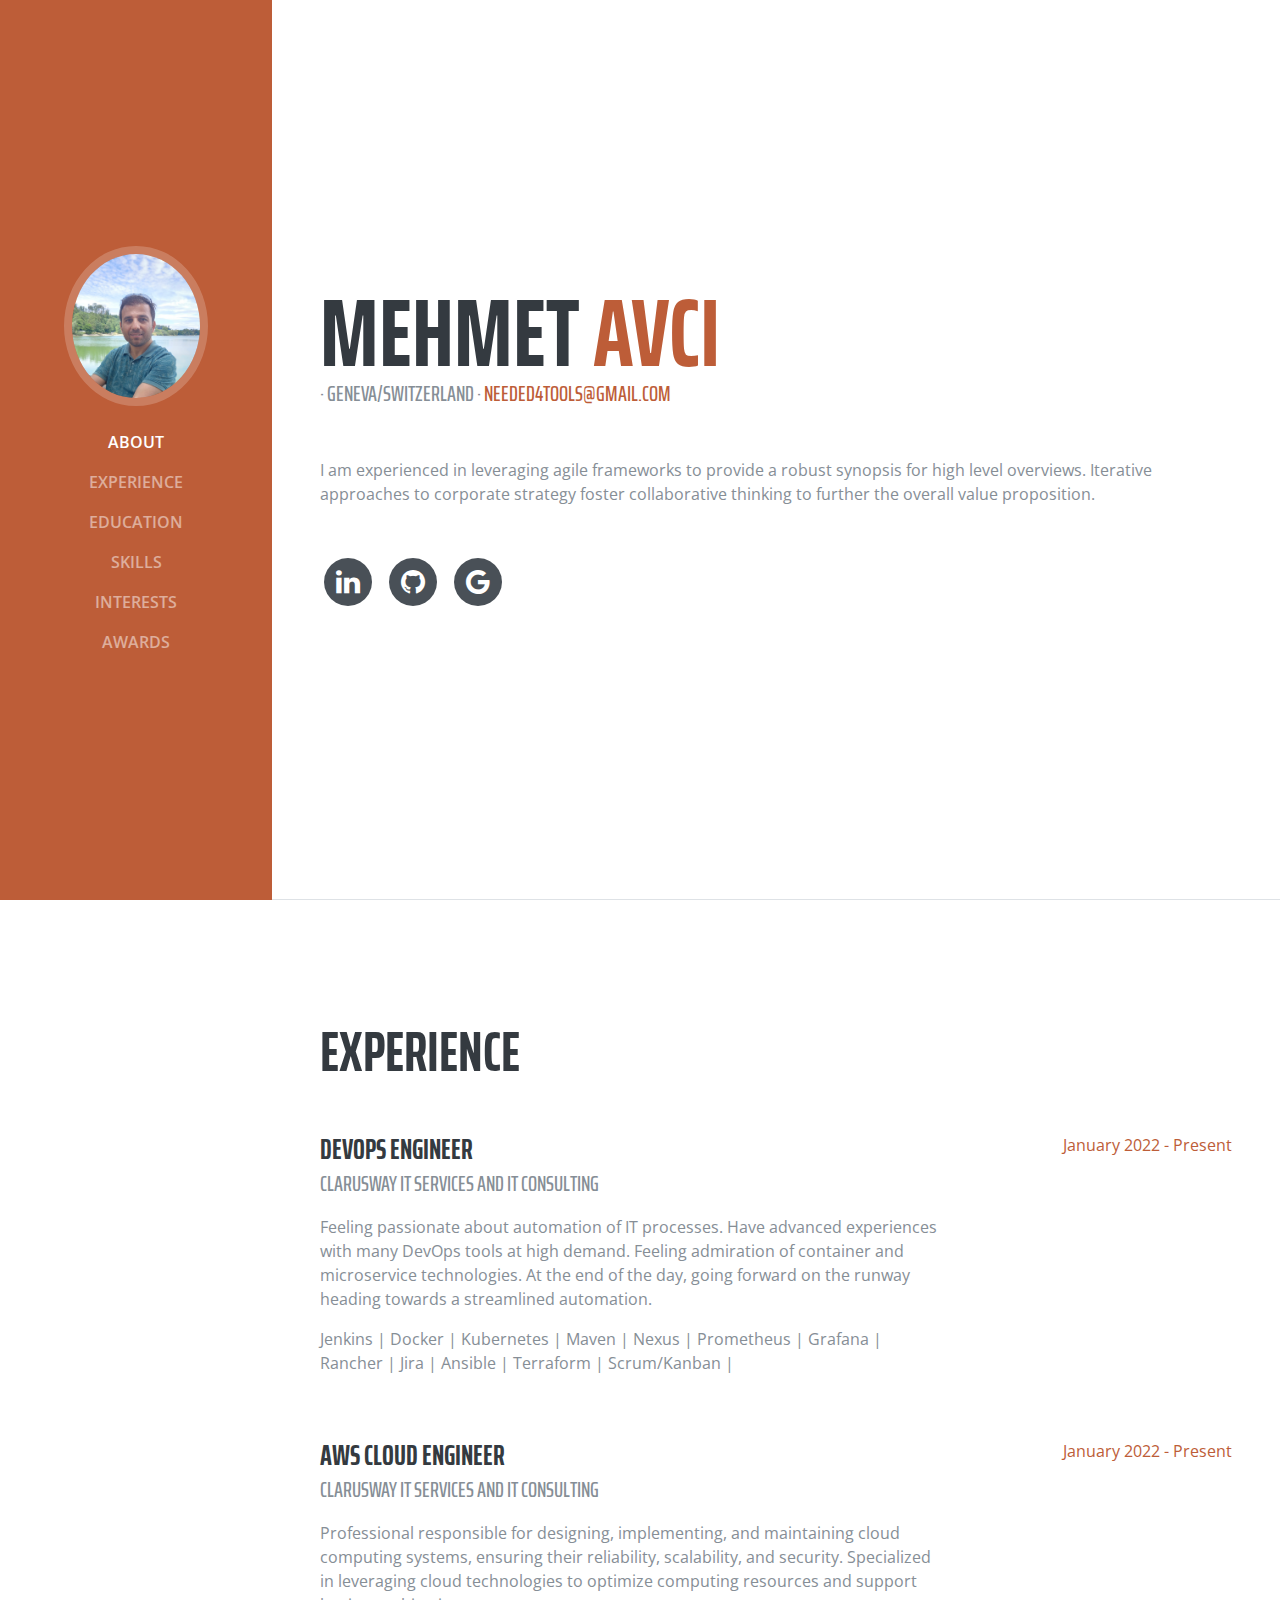
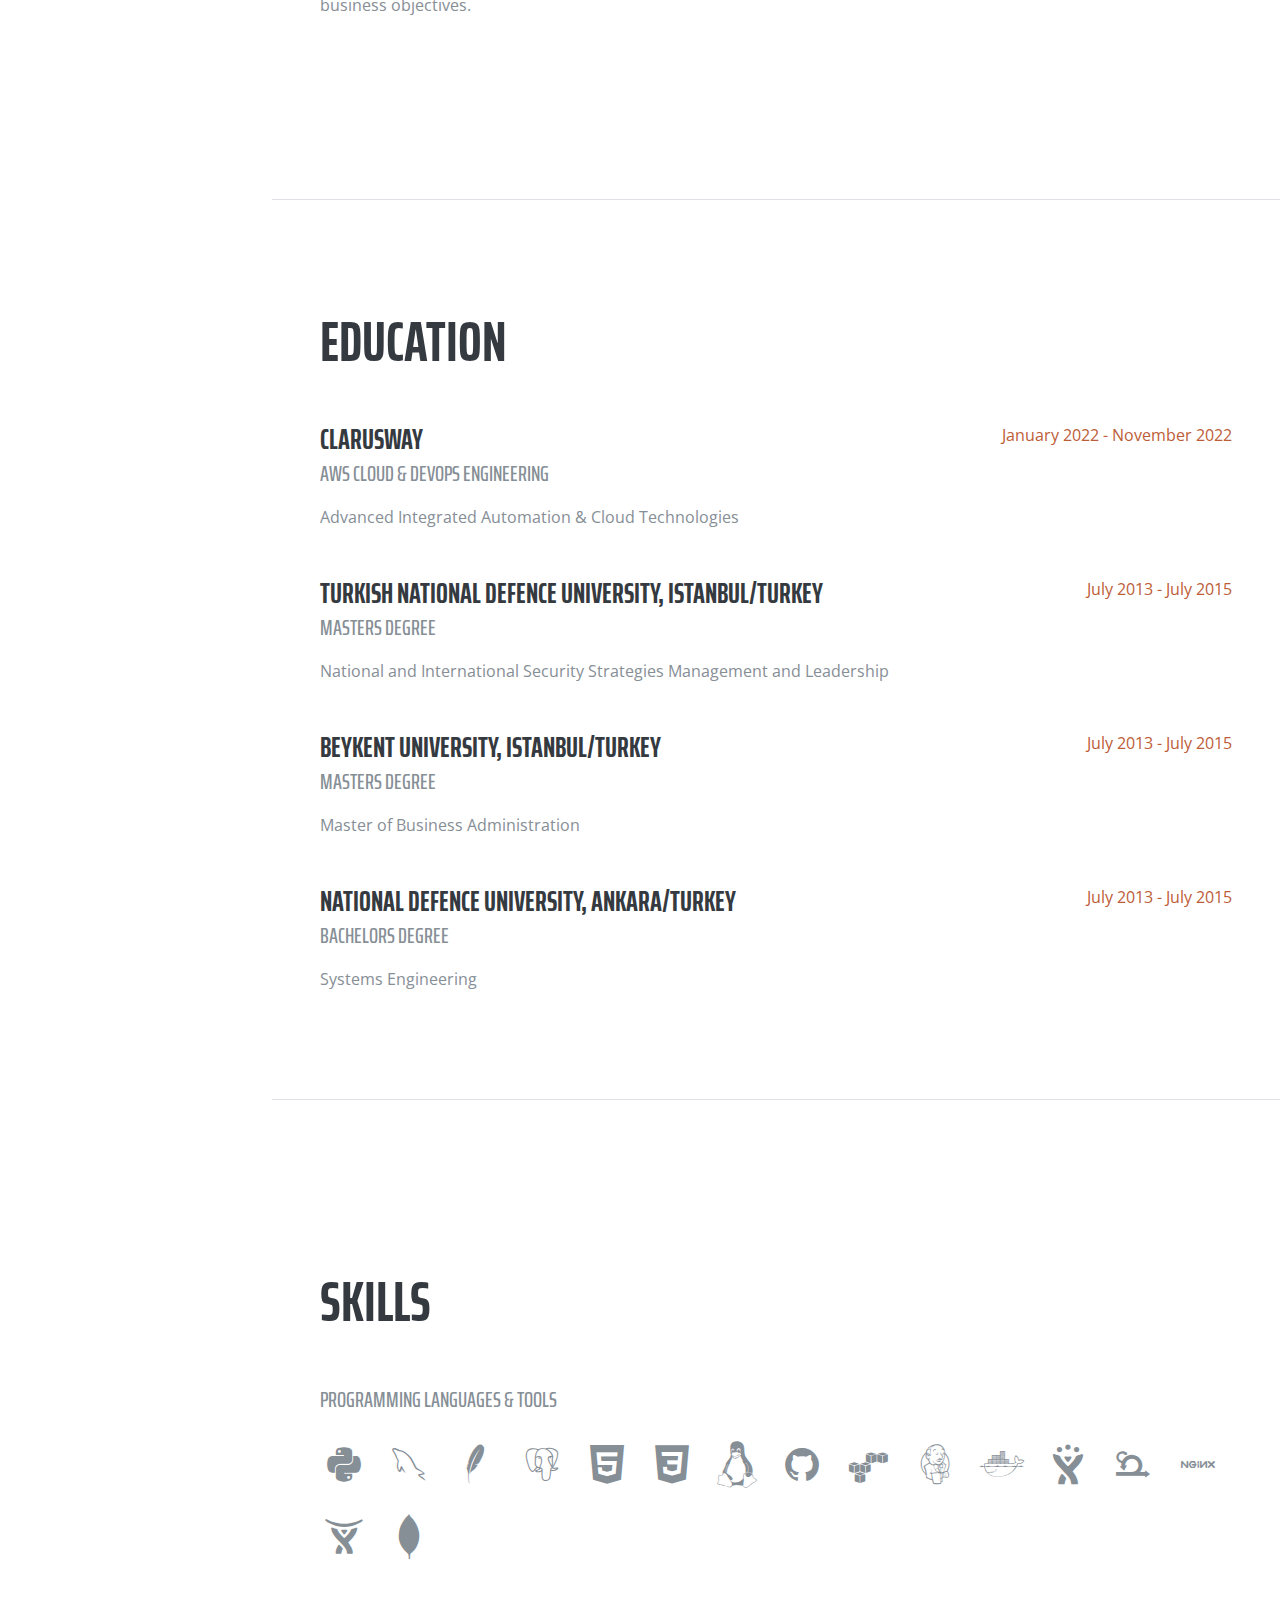
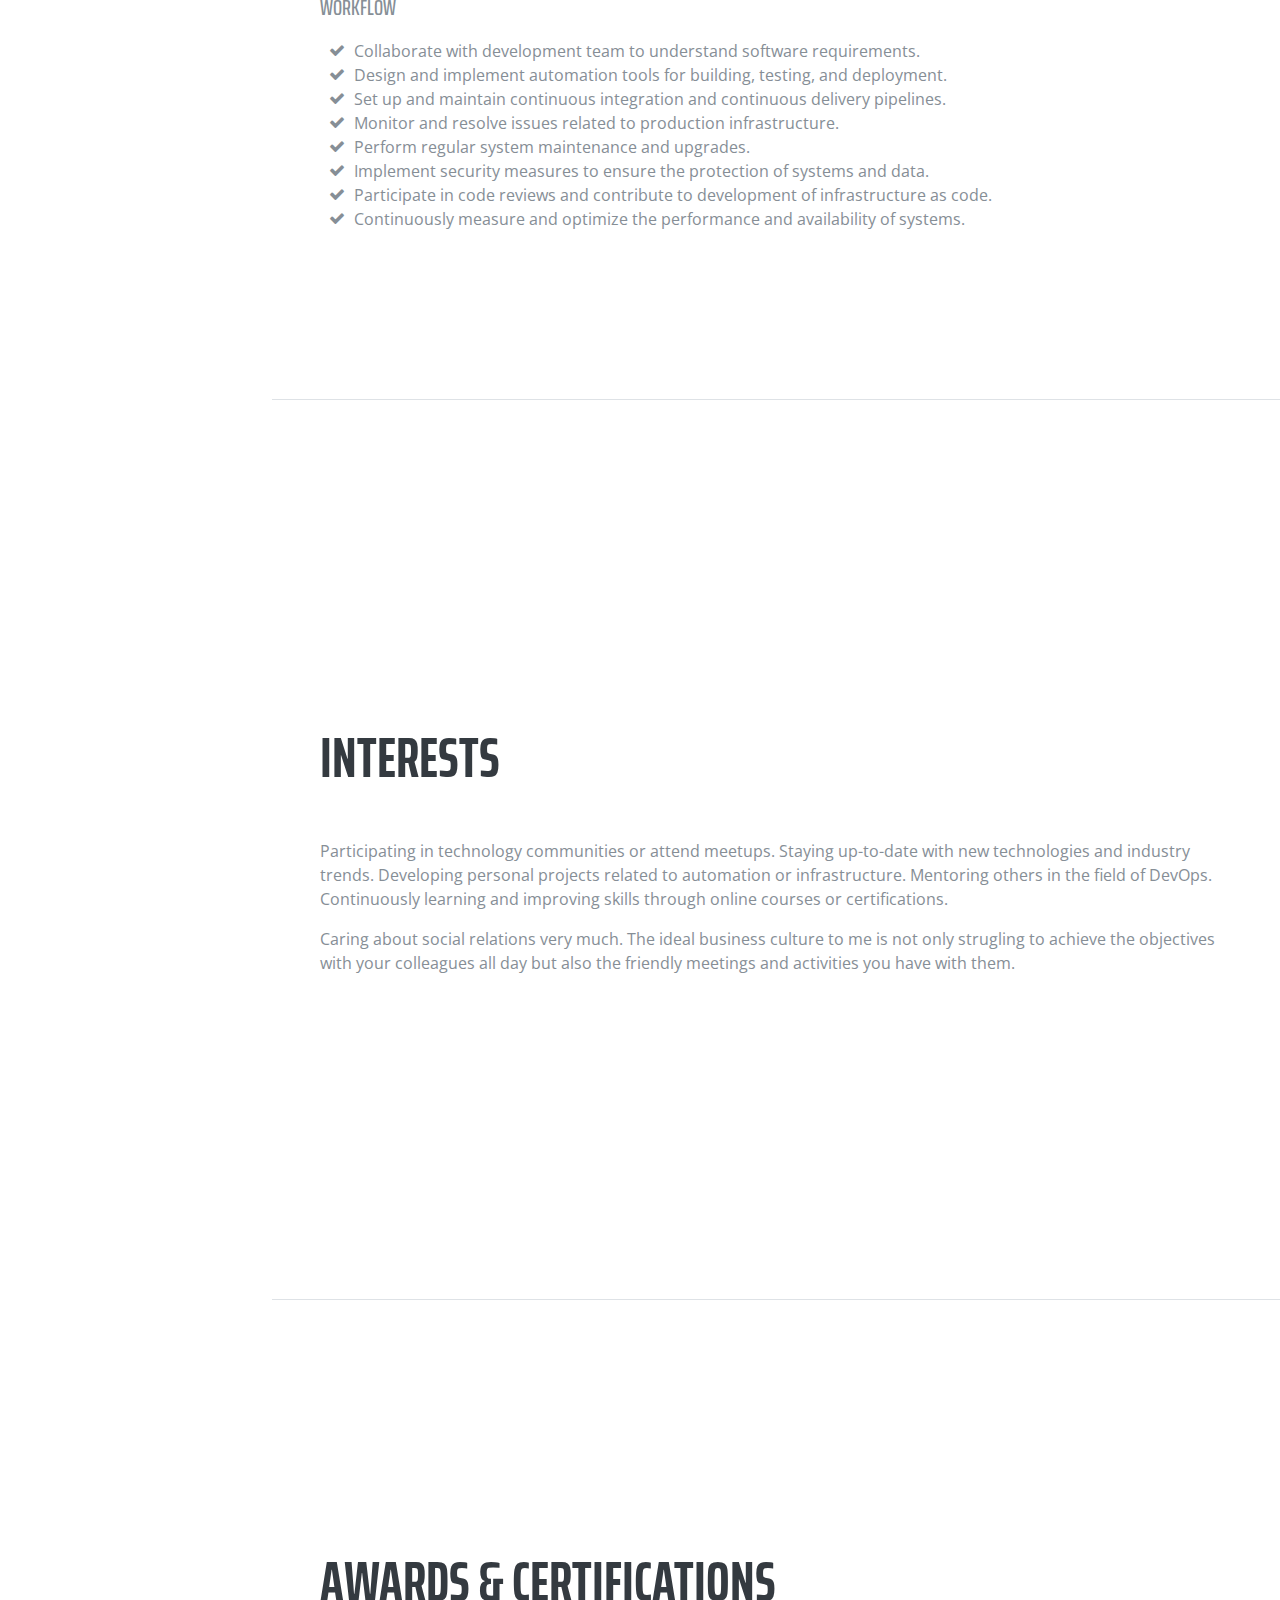
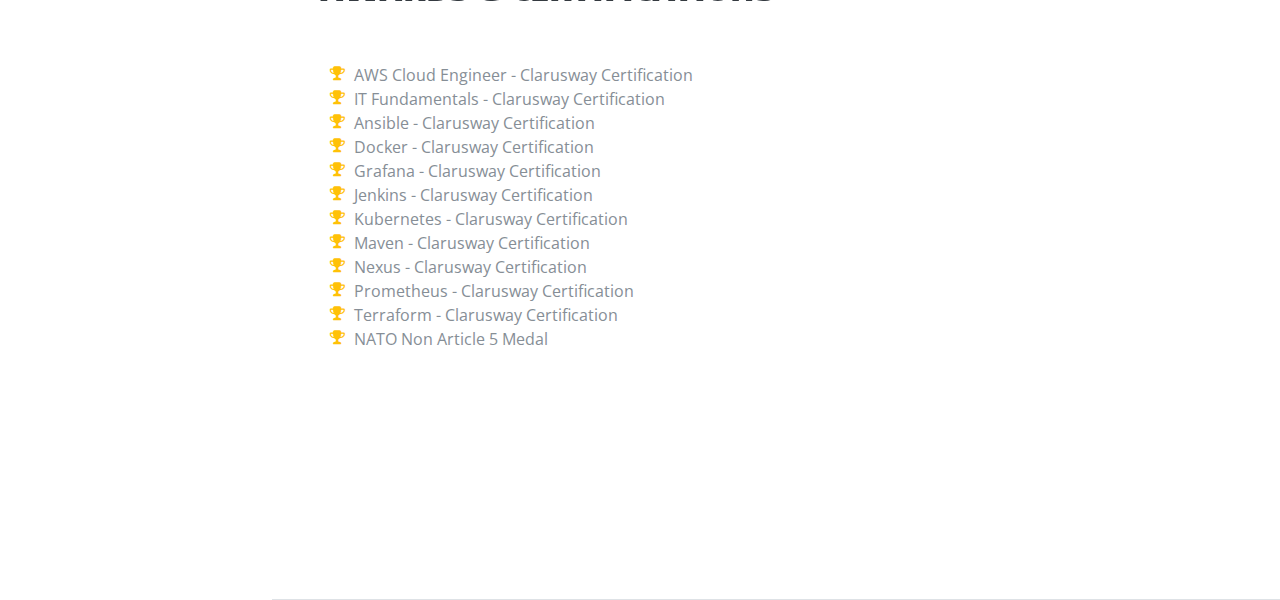
==== index.html @ 6e6d2c6b "first commit" ====
<!DOCTYPE html>
<html lang="en">

  <head>

    <meta charset="utf-8">
    <meta name="viewport" content="width=device-width, initial-scale=1, shrink-to-fit=no">
    <meta name="description" content="">
    <meta name="author" content="">

    <title>Résumé - Mehmet AVCI</title>

    <!-- Bootstrap core CSS -->
    <link href="vendor/bootstrap/css/bootstrap.min.css" rel="stylesheet">

    <!-- Custom fonts for this template -->
    <link href="https://fonts.googleapis.com/css?family=Saira+Extra+Condensed:100,200,300,400,500,600,700,800,900" rel="stylesheet">
    <link href="https://fonts.googleapis.com/css?family=Open+Sans:300,300i,400,400i,600,600i,700,700i,800,800i" rel="stylesheet">
    <link href="vendor/font-awesome/css/font-awesome.min.css" rel="stylesheet">
    <link href="vendor/devicons/css/devicons.min.css" rel="stylesheet">
    <link href="vendor/simple-line-icons/css/simple-line-icons.css" rel="stylesheet">

    <!-- Custom styles for this template -->
    <link href="css/resume.min.css" rel="stylesheet">

  </head>

  <body id="page-top">

    <nav class="navbar navbar-expand-lg navbar-dark bg-primary fixed-top" id="sideNav">
      <a class="navbar-brand js-scroll-trigger" href="#page-top">
        <span class="d-block d-lg-none">About Me</span>
        <span class="d-none d-lg-block">
          <img class="img-fluid img-profile rounded-circle mx-auto mb-2" src="img/profile.jpg" alt="">
        </span>
      </a>
      <button class="navbar-toggler" type="button" data-toggle="collapse" data-target="#navbarSupportedContent" aria-controls="navbarSupportedContent" aria-expanded="false" aria-label="Toggle navigation">
        <span class="navbar-toggler-icon"></span>
      </button>
      <div class="collapse navbar-collapse" id="navbarSupportedContent">
        <ul class="navbar-nav">
          <li class="nav-item">
            <a class="nav-link js-scroll-trigger" href="#about">About</a>
          </li>
          <li class="nav-item">
            <a class="nav-link js-scroll-trigger" href="#experience">Experience</a>
          </li>
          <li class="nav-item">
            <a class="nav-link js-scroll-trigger" href="#education">Education</a>
          </li>
          <li class="nav-item">
            <a class="nav-link js-scroll-trigger" href="#skills">Skills</a>
          </li>
          <li class="nav-item">
            <a class="nav-link js-scroll-trigger" href="#interests">Interests</a>
          </li>
          <li class="nav-item">
            <a class="nav-link js-scroll-trigger" href="#awards">Awards</a>
          </li>
        </ul>
      </div>
    </nav>

    <div class="container-fluid p-0">

      <section class="resume-section p-3 p-lg-5 d-flex d-column" id="about">
        <div class="my-auto">
          <h1 class="mb-0">Mehmet
            <span class="text-primary">AVCI</span>
          </h1>
          <div class="subheading mb-5">· Geneva/Switzerland ·
            <a href="mailto:name@email.com">needed4tools@gmail.com</a>
          </div>
          <p class="mb-5">I am experienced in leveraging agile frameworks to provide a robust synopsis for high level overviews. Iterative approaches to corporate strategy foster collaborative thinking to further the overall value proposition.</p>
          <ul class="list-inline list-social-icons mb-0">
            <!--<li class="list-inline-item">
              <a href="#">
                <span class="fa-stack fa-lg">
                  <i class="fa fa-circle fa-stack-2x"></i>
                  <i class="fa fa-facebook fa-stack-1x fa-inverse"></i>
                </span>
              </a>
            </li>
            <li class="list-inline-item">
              <a href="#">
                <span class="fa-stack fa-lg">
                  <i class="fa fa-circle fa-stack-2x"></i>
                  <i class="fa fa-twitter fa-stack-1x fa-inverse"></i>
                </span>
              </a>
            </li>-->
            <li class="list-inline-item">
              <a href="https://www.linkedin.com/in/avci-mehmet/" target="_blank">
                <span class="fa-stack fa-lg">
                  <i class="fa fa-circle fa-stack-2x"></i>
                  <i class="fa fa-linkedin fa-stack-1x fa-inverse"></i>
                </span>
              </a>
            </li>
            <li class="list-inline-item">
              <a href="https://github.com/avcimehmet" target="_blank">
                <span class="fa-stack fa-lg">
                  <i class="fa fa-circle fa-stack-2x"></i>
                  <i class="fa fa-github fa-stack-1x fa-inverse"></i>
                </span>
              </a>
            </li>
            </li>
            <li class="list-inline-item">
              <a href="https://mehmetavci.ch/" target="_blank">
                <span class="fa-stack fa-lg">
                  <i class="fa fa-circle fa-stack-2x"></i>
                  <i class="fa fa-google fa-stack-1x fa-inverse"></i>
                </span>
              </a>
            </li>
          </ul>
        </div>
      </section>

      <section class="resume-section p-3 p-lg-5 d-flex flex-column" id="experience">
        <div class="my-auto">
          <h2 class="mb-5">Experience</h2>

          <div class="resume-item d-flex flex-column flex-md-row mb-5">
            <div class="resume-content mr-auto">
              <h3 class="mb-0">DevOps Engineer</h3>
              <div class="subheading mb-3">Clarusway IT Services and IT Consulting</div>
              <p>Feeling passionate about automation of IT processes. Have advanced experiences with many DevOps tools at high demand. Feeling admiration of container and microservice technologies. At the end of the day, going forward on the runway heading towards a streamlined automation.</p>
              <p>Jenkins | Docker | Kubernetes | Maven | Nexus | Prometheus | Grafana | Rancher | Jira | Ansible | Terraform | Scrum/Kanban |</p>
            </div>
            <div class="resume-date text-md-right">
              <span class="text-primary">January 2022 - Present</span>
            </div>
          </div>

          <div class="resume-item d-flex flex-column flex-md-row mb-5">
            <div class="resume-content mr-auto">
              <h3 class="mb-0">AWS Cloud Engineer</h3>
              <div class="subheading mb-3">Clarusway IT Services and IT Consulting</div>
              <p>Professional responsible for designing, implementing, and maintaining cloud computing systems, ensuring their reliability, scalability, and security. Specialized in leveraging cloud technologies to optimize computing resources and support business objectives.</p>
            </div>
            <div class="resume-date text-md-right">
              <span class="text-primary">January 2022 - Present</span>
            </div>
          </div>

          <!--
          <div class="resume-item d-flex flex-column flex-md-row mb-5">
            <div class="resume-content mr-auto">
              <h3 class="mb-0">Junior Web Designer</h3>
              <div class="subheading mb-3">Shout! Media Productions</div>
              <p>Podcasting operational change management inside of workflows to establish a framework. Taking seamless key performance indicators offline to maximise the long tail. Keeping your eye on the ball while performing a deep dive on the start-up mentality to derive convergence on cross-platform integration.</p>
            </div>
            <div class="resume-date text-md-right">
              <span class="text-primary">July 2010 - December 2011</span>
            </div>
          </div>

          <div class="resume-item d-flex flex-column flex-md-row">
            <div class="resume-content mr-auto">
              <h3 class="mb-0">Web Design Intern</h3>
              <div class="subheading mb-3">Shout! Media Productions</div>
              <p>Collaboratively administrate empowered markets via plug-and-play networks. Dynamically procrastinate B2C users after installed base benefits. Dramatically visualize customer directed convergence without revolutionary ROI.</p>
            </div>
            <div class="resume-date text-md-right">
              <span class="text-primary">September 2008 - June 2010</span>
            </div>
          </div>
          -->

        </div>

      </section>

      <section class="resume-section p-3 p-lg-5 d-flex flex-column" id="education">
        <div class="my-auto">
          <h2 class="mb-5">Education</h2>

          <div class="resume-item d-flex flex-column flex-md-row mb-5">
            <div class="resume-content mr-auto">
              <h3 class="mb-0">CLARUSWAY</h3>
              <div class="subheading mb-3">AWS Cloud & DevOps Engineering</div>
              <div>Advanced Integrated Automation & Cloud Technologies</div>
              <!--<p>GPA: 3.23</p>-->
            </div>
            <div class="resume-date text-md-right">
              <span class="text-primary">January 2022 - November 2022</span>
            </div>
          </div>

          <div class="resume-item d-flex flex-column flex-md-row mb-5">
            <div class="resume-content mr-auto">
              <h3 class="mb-0">Turkish National Defence University, Istanbul/Turkey</h3>
              <div class="subheading mb-3">Masters degree</div>
              <div>National and International Security Strategies Management and Leadership</div>
              <!--<p>GPA: 3.56</p>-->
            </div>
            <div class="resume-date text-md-right">
              <span class="text-primary">July 2013 - July 2015</span>
            </div>
          </div>

          <div class="resume-item d-flex flex-column flex-md-row mb-5">
            <div class="resume-content mr-auto">
              <h3 class="mb-0">Beykent University, Istanbul/Turkey</h3>
              <div class="subheading mb-3">Masters degree</div>
              <div>Master of Business Administration</div>
              <!--<p>GPA: 3.56</p>-->
            </div>
            <div class="resume-date text-md-right">
              <span class="text-primary">July 2013 - July 2015</span>
            </div>
          </div>
          
          <div class="resume-item d-flex flex-column flex-md-row">
            <div class="resume-content mr-auto">
              <h3 class="mb-0">National Defence University, Ankara/Turkey</h3>
              <div class="subheading mb-3">Bachelors degree</div>
              <div>Systems Engineering</div>
              <!--<p>GPA: 3.56</p>-->
            </div>
            <div class="resume-date text-md-right">
              <span class="text-primary">July 2013 - July 2015</span>
            </div>
          </div>

        </div>
      </section>

      <section class="resume-section p-3 p-lg-5 d-flex flex-column" id="skills">
        <div class="my-auto">
          <h2 class="mb-5">Skills</h2>

          <div class="subheading mb-3">Programming Languages &amp; Tools</div>
          <ul class="list-inline list-icons">
            <li class="list-inline-item">
              <i class="devicons devicons-python"></i>
            </li>
            <li class="list-inline-item">
              <i class="devicons devicons-mysql"></i>
            </li>
            <li class="list-inline-item">
              <i class="devicons devicons-sqllite"></i>
            </li>
            <li class="list-inline-item">
              <i class="devicons devicons-postgresql"></i>
            </li>
            <li class="list-inline-item">
              <i class="devicons devicons-html5"></i>
            </li>
            <li class="list-inline-item">
              <i class="devicons devicons-css3"></i>
            </li>
            <li class="list-inline-item">
              <i class="devicons devicons-linux"></i>
            </li>
            <li class="list-inline-item">
              <i class="devicons devicons-github_badge"></i>
            </li>
            <li class="list-inline-item">
              <i class="devicons devicons-aws"></i>
            </li>
            <li class="list-inline-item">
              <i class="devicons devicons-jenkins"></i>
            </li>
            <li class="list-inline-item">
              <i class="devicons devicons-docker"></i>
            </li>
            <li class="list-inline-item">
              <i class="devicons devicons-jira"></i>
            </li>
            <li class="list-inline-item">
              <i class="devicons devicons-scrum"></i>
            </li>
            <li class="list-inline-item">
              <i class="devicons devicons-nginx"></i>
            </li>
            <li class="list-inline-item">
              <i class="devicons devicons-atlassian"></i>
            </li>
            <li class="list-inline-item">
              <i class="devicons devicons-mongodb"></i>
            </li>
          </ul>

          <div class="subheading mb-3">Workflow</div>
          <ul class="fa-ul mb-0">
            <li>
              <i class="fa-li fa fa-check"></i>
              Collaborate with development team to understand software requirements.</li>
            <li>
              <i class="fa-li fa fa-check"></i>
              Design and implement automation tools for building, testing, and deployment.</li>
            <li>
              <i class="fa-li fa fa-check"></i>
              Set up and maintain continuous integration and continuous delivery pipelines.</li>
            <li>
              <i class="fa-li fa fa-check"></i>
              Monitor and resolve issues related to production infrastructure.</li>
            <li>
              <i class="fa-li fa fa-check"></i>
              Perform regular system maintenance and upgrades.</li>
            <li>
              <i class="fa-li fa fa-check"></i>
              Implement security measures to ensure the protection of systems and data.</li>
            <li>
              <i class="fa-li fa fa-check"></i>
              Participate in code reviews and contribute to development of infrastructure as code.</li>
            <li>
              <i class="fa-li fa fa-check"></i>
              Continuously measure and optimize the performance and availability of systems.</li>
          </ul>
        </div>
      </section>

      <section class="resume-section p-3 p-lg-5 d-flex flex-column" id="interests">
        <div class="my-auto">
          <h2 class="mb-5">Interests</h2>
          <p>Participating in technology communities or attend meetups. Staying up-to-date with new technologies and industry trends. Developing personal projects related to automation or infrastructure. Mentoring others in the field of DevOps. Continuously learning and improving skills through online courses or certifications.</p>
          <p class="mb-0">Caring about social relations very much. The ideal business culture to me is not only strugling to achieve the objectives with your colleagues all day but also the friendly meetings and activities you have with them.</p>
        </div>
      </section>

      <section class="resume-section p-3 p-lg-5 d-flex flex-column" id="awards">
        <div class="my-auto">
          <h2 class="mb-5">Awards &amp; Certifications</h2>
          <ul class="fa-ul mb-0">
            <li>
              <i class="fa-li fa fa-trophy text-warning"></i>
              AWS Cloud Engineer - Clarusway Certification</li>
            <li>
              <i class="fa-li fa fa-trophy text-warning"></i>
              IT Fundamentals - Clarusway Certification</li>
            <li>
              <i class="fa-li fa fa-trophy text-warning"></i>
              Ansible - Clarusway Certification</li>
            <li>
              <i class="fa-li fa fa-trophy text-warning"></i>
              Docker - Clarusway Certification</li>
            <li>
              <i class="fa-li fa fa-trophy text-warning"></i>
              Grafana - Clarusway Certification</li>
            <li>
            <li>
              <i class="fa-li fa fa-trophy text-warning"></i>
              Jenkins - Clarusway Certification</li>
            <li>
              <i class="fa-li fa fa-trophy text-warning"></i>
              Kubernetes - Clarusway Certification</li>
            <li>
              <i class="fa-li fa fa-trophy text-warning"></i>
              Maven - Clarusway Certification</li>
            <li>
              <i class="fa-li fa fa-trophy text-warning"></i>
              Nexus - Clarusway Certification</li>
            <li>
              <i class="fa-li fa fa-trophy text-warning"></i>
              Prometheus - Clarusway Certification</li>
            <li>
              <i class="fa-li fa fa-trophy text-warning"></i>
              Terraform - Clarusway Certification</li>
            <li>
              <i class="fa-li fa fa-trophy text-warning"></i>
              NATO Non Article 5 Medal</li>
          </ul>
        </div>
      </section>

    </div>

    <!-- Bootstrap core JavaScript -->
    <script src="vendor/jquery/jquery.min.js"></script>
    <script src="vendor/bootstrap/js/bootstrap.bundle.min.js"></script>

    <!-- Plugin JavaScript -->
    <script src="vendor/jquery-easing/jquery.easing.min.js"></script>

    <!-- Custom scripts for this template -->
    <script src="js/resume.min.js"></script>

  </body>

</html>
---- vendor/devicons/css/devicons.min.css ----
/*!
 *  Devicons 1.8.0 made by Theodore Vorillas / http://vorillaz.com 
 */
@font-face{font-family:devicons;src:url(../fonts/devicons.eot?xqxft6);src:url(../fonts/devicons.eot?#iefixxqxft6) format("embedded-opentype"),url(../fonts/devicons.woff?xqxft6) format("woff"),url(../fonts/devicons.ttf?xqxft6) format("truetype"),url(../fonts/devicons.svg?xqxft6#devicons) format("svg");font-weight:400;font-style:normal}.devicons{font-family:devicons;speak:none;font-style:normal;font-weight:400;font-variant:normal;text-transform:none;line-height:1;-webkit-font-smoothing:antialiased;-moz-osx-font-smoothing:grayscale}.devicons-git:before{content:"\e602"}.devicons-git_compare:before{content:"\e628"}.devicons-git_branch:before{content:"\e625"}.devicons-git_commit:before{content:"\e629"}.devicons-git_pull_request:before{content:"\e626"}.devicons-git_merge:before{content:"\e627"}.devicons-bitbucket:before{content:"\e603"}.devicons-github_alt:before{content:"\e608"}.devicons-github_badge:before{content:"\e609"}.devicons-github:before{content:"\e60a"}.devicons-github_full:before{content:"\e617"}.devicons-java:before{content:"\e638"}.devicons-ruby:before{content:"\e639"}.devicons-scala:before{content:"\e637"}.devicons-python:before{content:"\e63c"}.devicons-go:before{content:"\e624"}.devicons-ruby_on_rails:before{content:"\e63b"}.devicons-django:before{content:"\e61d"}.devicons-markdown:before{content:"\e63e"}.devicons-php:before{content:"\e63d"}.devicons-mysql:before{content:"\e604"}.devicons-streamline:before{content:"\e605"}.devicons-database:before{content:"\e606"}.devicons-laravel:before{content:"\e63f"}.devicons-javascript:before{content:"\e64e"}.devicons-angular:before{content:"\e653"}.devicons-backbone:before{content:"\e652"}.devicons-coffeescript:before{content:"\e651"}.devicons-jquery:before{content:"\e650"}.devicons-modernizr:before{content:"\e620"}.devicons-jquery_ui:before{content:"\e654"}.devicons-ember:before{content:"\e61b"}.devicons-dojo:before{content:"\e61c"}.devicons-nodejs:before{content:"\e619"}.devicons-nodejs_small:before{content:"\e618"}.devicons-javascript_shield:before{content:"\e64f"}.devicons-bootstrap:before{content:"\e647"}.devicons-sass:before{content:"\e64b"}.devicons-css3_full:before{content:"\e64a"}.devicons-css3:before{content:"\e649"}.devicons-html5:before{content:"\e636"}.devicons-html5_multimedia:before{content:"\e632"}.devicons-html5_device_access:before{content:"\e633"}.devicons-html5_3d_effects:before{content:"\e635"}.devicons-html5_connectivity:before{content:"\e634"}.devicons-ghost_small:before{content:"\e614"}.devicons-ghost:before{content:"\e61f"}.devicons-magento:before{content:"\e640"}.devicons-joomla:before{content:"\e641"}.devicons-jekyll_small:before{content:"\e60d"}.devicons-drupal:before{content:"\e642"}.devicons-wordpress:before{content:"\e60b"}.devicons-grunt:before{content:"\e64c"}.devicons-bower:before{content:"\e64d"}.devicons-npm:before{content:"\e61e"}.devicons-yahoo_small:before{content:"\e62b"}.devicons-yahoo:before{content:"\e615"}.devicons-bing_small:before{content:"\e600"}.devicons-windows:before{content:"\e60f"}.devicons-linux:before{content:"\e612"}.devicons-ubuntu:before{content:"\e63a"}.devicons-android:before{content:"\e60e"}.devicons-apple:before{content:"\e611"}.devicons-appstore:before{content:"\e613"}.devicons-phonegap:before{content:"\e630"}.devicons-blackberry:before{content:"\e623"}.devicons-stackoverflow:before{content:"\e610"}.devicons-techcrunch:before{content:"\e62c"}.devicons-codrops:before{content:"\e62f"}.devicons-css_tricks:before{content:"\e601"}.devicons-smashing_magazine:before{content:"\e62d"}.devicons-netmagazine:before{content:"\e62e"}.devicons-codepen:before{content:"\e616"}.devicons-cssdeck:before{content:"\e62a"}.devicons-hackernews:before{content:"\e61a"}.devicons-dropbox:before{content:"\e607"}.devicons-google_drive:before{content:"\e631"}.devicons-visualstudio:before{content:"\e60c"}.devicons-unity_small:before{content:"\e621"}.devicons-raspberry_pi:before{content:"\e622"}.devicons-chrome:before{content:"\e643"}.devicons-ie:before{content:"\e644"}.devicons-firefox:before{content:"\e645"}.devicons-opera:before{content:"\e646"}.devicons-safari:before{content:"\e648"}.devicons-swift:before{content:"\e655"}.devicons-symfony:before{content:"\e656"}.devicons-symfony_badge:before{content:"\e657"}.devicons-less:before{content:"\e658"}.devicons-stylus:before{content:"\e659"}.devicons-trello:before{content:"\e65a"}.devicons-atlassian:before{content:"\e65b"}.devicons-jira:before{content:"\e65c"}.devicons-envato:before{content:"\e65d"}.devicons-snap_svg:before{content:"\e65e"}.devicons-raphael:before{content:"\e65f"}.devicons-google_analytics:before{content:"\e660"}.devicons-compass:before{content:"\e661"}.devicons-onedrive:before{content:"\e662"}.devicons-gulp:before{content:"\e663"}.devicons-atom:before{content:"\e664"}.devicons-cisco:before{content:"\e665"}.devicons-nancy:before{content:"\e666"}.devicons-clojure:before{content:"\e668"}.devicons-clojure_alt:before{content:"\e66a"}.devicons-perl:before{content:"\e669"}.devicons-celluloid:before{content:"\e66b"}.devicons-w3c:before{content:"\e66c"}.devicons-redis:before{content:"\e66d"}.devicons-postgresql:before{content:"\e66e"}.devicons-webplatform:before{content:"\e66f"}.devicons-jenkins:before{content:"\e667"}.devicons-requirejs:before{content:"\e670"}.devicons-opensource:before{content:"\e671"}.devicons-typo3:before{content:"\e672"}.devicons-uikit:before{content:"\e673"}.devicons-doctrine:before{content:"\e674"}.devicons-groovy:before{content:"\e675"}.devicons-nginx:before{content:"\e676"}.devicons-haskell:before{content:"\e677"}.devicons-zend:before{content:"\e678"}.devicons-gnu:before{content:"\e679"}.devicons-yeoman:before{content:"\e67a"}.devicons-heroku:before{content:"\e67b"}.devicons-debian:before{content:"\e67d"}.devicons-travis:before{content:"\e67e"}.devicons-dotnet:before{content:"\e67f"}.devicons-codeigniter:before{content:"\e680"}.devicons-javascript_badge:before{content:"\e681"}.devicons-yii:before{content:"\e682"}.devicons-msql_server:before{content:"\e67c"}.devicons-composer:before{content:"\e683"}.devicons-krakenjs_badge:before{content:"\e684"}.devicons-krakenjs:before{content:"\e685"}.devicons-mozilla:before{content:"\e686"}.devicons-firebase:before{content:"\e687"}.devicons-sizzlejs:before{content:"\e688"}.devicons-creativecommons:before{content:"\e689"}.devicons-creativecommons_badge:before{content:"\e68a"}.devicons-mitlicence:before{content:"\e68b"}.devicons-senchatouch:before{content:"\e68c"}.devicons-bugsense:before{content:"\e68d"}.devicons-extjs:before{content:"\e68e"}.devicons-mootools_badge:before{content:"\e68f"}.devicons-mootools:before{content:"\e690"}.devicons-ruby_rough:before{content:"\e691"}.devicons-komodo:before{content:"\e692"}.devicons-coda:before{content:"\e693"}.devicons-bintray:before{content:"\e694"}.devicons-terminal:before{content:"\e695"}.devicons-code:before{content:"\e696"}.devicons-responsive:before{content:"\e697"}.devicons-dart:before{content:"\e698"}.devicons-aptana:before{content:"\e699"}.devicons-mailchimp:before{content:"\e69a"}.devicons-netbeans:before{content:"\e69b"}.devicons-dreamweaver:before{content:"\e69c"}.devicons-brackets:before{content:"\e69d"}.devicons-eclipse:before{content:"\e69e"}.devicons-cloud9:before{content:"\e69f"}.devicons-scrum:before{content:"\e6a0"}.devicons-prolog:before{content:"\e6a1"}.devicons-terminal_badge:before{content:"\e6a2"}.devicons-code_badge:before{content:"\e6a3"}.devicons-mongodb:before{content:"\e6a4"}.devicons-meteor:before{content:"\e6a5"}.devicons-meteorfull:before{content:"\e6a6"}.devicons-fsharp:before{content:"\e6a7"}.devicons-rust:before{content:"\e6a8"}.devicons-ionic:before{content:"\e6a9"}.devicons-sublime:before{content:"\e6aa"}.devicons-appcelerator:before{content:"\e6ab"}.devicons-asterisk:before{content:"\e6ac"}.devicons-aws:before{content:"\e6ad"}.devicons-digital-ocean:before{content:"\e6ae"}.devicons-dlang:before{content:"\e6af"}.devicons-docker:before{content:"\e6b0"}.devicons-erlang:before{content:"\e6b1"}.devicons-google-cloud-platform:before{content:"\e6b2"}.devicons-grails:before{content:"\e6b3"}.devicons-illustrator:before{content:"\e6b4"}.devicons-intellij:before{content:"\e6b5"}.devicons-materializecss:before{content:"\e6b6"}.devicons-openshift:before{content:"\e6b7"}.devicons-photoshop:before{content:"\e6b8"}.devicons-rackspace:before{content:"\e6b9"}.devicons-react:before{content:"\e6ba"}.devicons-redhat:before{content:"\e6bb"}.devicons-scriptcs:before{content:"\e6bc"}.devicons-sqllite:before{content:"\e6c4"}.devicons-vim:before{content:"\e6c5"}
---- vendor/simple-line-icons/css/simple-line-icons.css ----
@font-face {
  font-family: 'simple-line-icons';
  src: url('../fonts/Simple-Line-Icons.eot?v=2.4.0');
  src: url('../fonts/Simple-Line-Icons.eot?v=2.4.0#iefix') format('embedded-opentype'), url('../fonts/Simple-Line-Icons.woff2?v=2.4.0') format('woff2'), url('../fonts/Simple-Line-Icons.ttf?v=2.4.0') format('truetype'), url('../fonts/Simple-Line-Icons.woff?v=2.4.0') format('woff'), url('../fonts/Simple-Line-Icons.svg?v=2.4.0#simple-line-icons') format('svg');
  font-weight: normal;
  font-style: normal;
}
/*
 Use the following CSS code if you want to have a class per icon.
 Instead of a list of all class selectors, you can use the generic [class*="icon-"] selector, but it's slower:
*/
.icon-user,
.icon-people,
.icon-user-female,
.icon-user-follow,
.icon-user-following,
.icon-user-unfollow,
.icon-login,
.icon-logout,
.icon-emotsmile,
.icon-phone,
.icon-call-end,
.icon-call-in,
.icon-call-out,
.icon-map,
.icon-location-pin,
.icon-direction,
.icon-directions,
.icon-compass,
.icon-layers,
.icon-menu,
.icon-list,
.icon-options-vertical,
.icon-options,
.icon-arrow-down,
.icon-arrow-left,
.icon-arrow-right,
.icon-arrow-up,
.icon-arrow-up-circle,
.icon-arrow-left-circle,
.icon-arrow-right-circle,
.icon-arrow-down-circle,
.icon-check,
.icon-clock,
.icon-plus,
.icon-minus,
.icon-close,
.icon-event,
.icon-exclamation,
.icon-organization,
.icon-trophy,
.icon-screen-smartphone,
.icon-screen-desktop,
.icon-plane,
.icon-notebook,
.icon-mustache,
.icon-mouse,
.icon-magnet,
.icon-energy,
.icon-disc,
.icon-cursor,
.icon-cursor-move,
.icon-crop,
.icon-chemistry,
.icon-speedometer,
.icon-shield,
.icon-screen-tablet,
.icon-magic-wand,
.icon-hourglass,
.icon-graduation,
.icon-ghost,
.icon-game-controller,
.icon-fire,
.icon-eyeglass,
.icon-envelope-open,
.icon-envelope-letter,
.icon-bell,
.icon-badge,
.icon-anchor,
.icon-wallet,
.icon-vector,
.icon-speech,
.icon-puzzle,
.icon-printer,
.icon-present,
.icon-playlist,
.icon-pin,
.icon-picture,
.icon-handbag,
.icon-globe-alt,
.icon-globe,
.icon-folder-alt,
.icon-folder,
.icon-film,
.icon-feed,
.icon-drop,
.icon-drawer,
.icon-docs,
.icon-doc,
.icon-diamond,
.icon-cup,
.icon-calculator,
.icon-bubbles,
.icon-briefcase,
.icon-book-open,
.icon-basket-loaded,
.icon-basket,
.icon-bag,
.icon-action-undo,
.icon-action-redo,
.icon-wrench,
.icon-umbrella,
.icon-trash,
.icon-tag,
.icon-support,
.icon-frame,
.icon-size-fullscreen,
.icon-size-actual,
.icon-shuffle,
.icon-share-alt,
.icon-share,
.icon-rocket,
.icon-question,
.icon-pie-chart,
.icon-pencil,
.icon-note,
.icon-loop,
.icon-home,
.icon-grid,
.icon-graph,
.icon-microphone,
.icon-music-tone-alt,
.icon-music-tone,
.icon-earphones-alt,
.icon-earphones,
.icon-equalizer,
.icon-like,
.icon-dislike,
.icon-control-start,
.icon-control-rewind,
.icon-control-play,
.icon-control-pause,
.icon-control-forward,
.icon-control-end,
.icon-volume-1,
.icon-volume-2,
.icon-volume-off,
.icon-calendar,
.icon-bulb,
.icon-chart,
.icon-ban,
.icon-bubble,
.icon-camrecorder,
.icon-camera,
.icon-cloud-download,
.icon-cloud-upload,
.icon-envelope,
.icon-eye,
.icon-flag,
.icon-heart,
.icon-info,
.icon-key,
.icon-link,
.icon-lock,
.icon-lock-open,
.icon-magnifier,
.icon-magnifier-add,
.icon-magnifier-remove,
.icon-paper-clip,
.icon-paper-plane,
.icon-power,
.icon-refresh,
.icon-reload,
.icon-settings,
.icon-star,
.icon-symbol-female,
.icon-symbol-male,
.icon-target,
.icon-credit-card,
.icon-paypal,
.icon-social-tumblr,
.icon-social-twitter,
.icon-social-facebook,
.icon-social-instagram,
.icon-social-linkedin,
.icon-social-pinterest,
.icon-social-github,
.icon-social-google,
.icon-social-reddit,
.icon-social-skype,
.icon-social-dribbble,
.icon-social-behance,
.icon-social-foursqare,
.icon-social-soundcloud,
.icon-social-spotify,
.icon-social-stumbleupon,
.icon-social-youtube,
.icon-social-dropbox,
.icon-social-vkontakte,
.icon-social-steam {
  font-family: 'simple-line-icons';
  speak: none;
  font-style: normal;
  font-weight: normal;
  font-variant: normal;
  text-transform: none;
  line-height: 1;
  /* Better Font Rendering =========== */
  -webkit-font-smoothing: antialiased;
  -moz-osx-font-smoothing: grayscale;
}
.icon-user:before {
  content: "\e005";
}
.icon-people:before {
  content: "\e001";
}
.icon-user-female:before {
  content: "\e000";
}
.icon-user-follow:before {
  content: "\e002";
}
.icon-user-following:before {
  content: "\e003";
}
.icon-user-unfollow:before {
  content: "\e004";
}
.icon-login:before {
  content: "\e066";
}
.icon-logout:before {
  content: "\e065";
}
.icon-emotsmile:before {
  content: "\e021";
}
.icon-phone:before {
  content: "\e600";
}
.icon-call-end:before {
  content: "\e048";
}
.icon-call-in:before {
  content: "\e047";
}
.icon-call-out:before {
  content: "\e046";
}
.icon-map:before {
  content: "\e033";
}
.icon-location-pin:before {
  content: "\e096";
}
.icon-direction:before {
  content: "\e042";
}
.icon-directions:before {
  content: "\e041";
}
.icon-compass:before {
  content: "\e045";
}
.icon-layers:before {
  content: "\e034";
}
.icon-menu:before {
  content: "\e601";
}
.icon-list:before {
  content: "\e067";
}
.icon-options-vertical:before {
  content: "\e602";
}
.icon-options:before {
  content: "\e603";
}
.icon-arrow-down:before {
  content: "\e604";
}
.icon-arrow-left:before {
  content: "\e605";
}
.icon-arrow-right:before {
  content: "\e606";
}
.icon-arrow-up:before {
  content: "\e607";
}
.icon-arrow-up-circle:before {
  content: "\e078";
}
.icon-arrow-left-circle:before {
  content: "\e07a";
}
.icon-arrow-right-circle:before {
  content: "\e079";
}
.icon-arrow-down-circle:before {
  content: "\e07b";
}
.icon-check:before {
  content: "\e080";
}
.icon-clock:before {
  content: "\e081";
}
.icon-plus:before {
  content: "\e095";
}
.icon-minus:before {
  content: "\e615";
}
.icon-close:before {
  content: "\e082";
}
.icon-event:before {
  content: "\e619";
}
.icon-exclamation:before {
  content: "\e617";
}
.icon-organization:before {
  content: "\e616";
}
.icon-trophy:before {
  content: "\e006";
}
.icon-screen-smartphone:before {
  content: "\e010";
}
.icon-screen-desktop:before {
  content: "\e011";
}
.icon-plane:before {
  content: "\e012";
}
.icon-notebook:before {
  content: "\e013";
}
.icon-mustache:before {
  content: "\e014";
}
.icon-mouse:before {
  content: "\e015";
}
.icon-magnet:before {
  content: "\e016";
}
.icon-energy:before {
  content: "\e020";
}
.icon-disc:before {
  content: "\e022";
}
.icon-cursor:before {
  content: "\e06e";
}
.icon-cursor-move:before {
  content: "\e023";
}
.icon-crop:before {
  content: "\e024";
}
.icon-chemistry:before {
  content: "\e026";
}
.icon-speedometer:before {
  content: "\e007";
}
.icon-shield:before {
  content: "\e00e";
}
.icon-screen-tablet:before {
  content: "\e00f";
}
.icon-magic-wand:before {
  content: "\e017";
}
.icon-hourglass:before {
  content: "\e018";
}
.icon-graduation:before {
  content: "\e019";
}
.icon-ghost:before {
  content: "\e01a";
}
.icon-game-controller:before {
  content: "\e01b";
}
.icon-fire:before {
  content: "\e01c";
}
.icon-eyeglass:before {
  content: "\e01d";
}
.icon-envelope-open:before {
  content: "\e01e";
}
.icon-envelope-letter:before {
  content: "\e01f";
}
.icon-bell:before {
  content: "\e027";
}
.icon-badge:before {
  content: "\e028";
}
.icon-anchor:before {
  content: "\e029";
}
.icon-wallet:before {
  content: "\e02a";
}
.icon-vector:before {
  content: "\e02b";
}
.icon-speech:before {
  content: "\e02c";
}
.icon-puzzle:before {
  content: "\e02d";
}
.icon-printer:before {
  content: "\e02e";
}
.icon-present:before {
  content: "\e02f";
}
.icon-playlist:before {
  content: "\e030";
}
.icon-pin:before {
  content: "\e031";
}
.icon-picture:before {
  content: "\e032";
}
.icon-handbag:before {
  content: "\e035";
}
.icon-globe-alt:before {
  content: "\e036";
}
.icon-globe:before {
  content: "\e037";
}
.icon-folder-alt:before {
  content: "\e039";
}
.icon-folder:before {
  content: "\e089";
}
.icon-film:before {
  content: "\e03a";
}
.icon-feed:before {
  content: "\e03b";
}
.icon-drop:before {
  content: "\e03e";
}
.icon-drawer:before {
  content: "\e03f";
}
.icon-docs:before {
  content: "\e040";
}
.icon-doc:before {
  content: "\e085";
}
.icon-diamond:before {
  content: "\e043";
}
.icon-cup:before {
  content: "\e044";
}
.icon-calculator:before {
  content: "\e049";
}
.icon-bubbles:before {
  content: "\e04a";
}
.icon-briefcase:before {
  content: "\e04b";
}
.icon-book-open:before {
  content: "\e04c";
}
.icon-basket-loaded:before {
  content: "\e04d";
}
.icon-basket:before {
  content: "\e04e";
}
.icon-bag:before {
  content: "\e04f";
}
.icon-action-undo:before {
  content: "\e050";
}
.icon-action-redo:before {
  content: "\e051";
}
.icon-wrench:before {
  content: "\e052";
}
.icon-umbrella:before {
  content: "\e053";
}
.icon-trash:before {
  content: "\e054";
}
.icon-tag:before {
  content: "\e055";
}
.icon-support:before {
  content: "\e056";
}
.icon-frame:before {
  content: "\e038";
}
.icon-size-fullscreen:before {
  content: "\e057";
}
.icon-size-actual:before {
  content: "\e058";
}
.icon-shuffle:before {
  content: "\e059";
}
.icon-share-alt:before {
  content: "\e05a";
}
.icon-share:before {
  content: "\e05b";
}
.icon-rocket:before {
  content: "\e05c";
}
.icon-question:before {
  content: "\e05d";
}
.icon-pie-chart:before {
  content: "\e05e";
}
.icon-pencil:before {
  content: "\e05f";
}
.icon-note:before {
  content: "\e060";
}
.icon-loop:before {
  content: "\e064";
}
.icon-home:before {
  content: "\e069";
}
.icon-grid:before {
  content: "\e06a";
}
.icon-graph:before {
  content: "\e06b";
}
.icon-microphone:before {
  content: "\e063";
}
.icon-music-tone-alt:before {
  content: "\e061";
}
.icon-music-tone:before {
  content: "\e062";
}
.icon-earphones-alt:before {
  content: "\e03c";
}
.icon-earphones:before {
  content: "\e03d";
}
.icon-equalizer:before {
  content: "\e06c";
}
.icon-like:before {
  content: "\e068";
}
.icon-dislike:before {
  content: "\e06d";
}
.icon-control-start:before {
  content: "\e06f";
}
.icon-control-rewind:before {
  content: "\e070";
}
.icon-control-play:before {
  content: "\e071";
}
.icon-control-pause:before {
  content: "\e072";
}
.icon-control-forward:before {
  content: "\e073";
}
.icon-control-end:before {
  content: "\e074";
}
.icon-volume-1:before {
  content: "\e09f";
}
.icon-volume-2:before {
  content: "\e0a0";
}
.icon-volume-off:before {
  content: "\e0a1";
}
.icon-calendar:before {
  content: "\e075";
}
.icon-bulb:before {
  content: "\e076";
}
.icon-chart:before {
  content: "\e077";
}
.icon-ban:before {
  content: "\e07c";
}
.icon-bubble:before {
  content: "\e07d";
}
.icon-camrecorder:before {
  content: "\e07e";
}
.icon-camera:before {
  content: "\e07f";
}
.icon-cloud-download:before {
  content: "\e083";
}
.icon-cloud-upload:before {
  content: "\e084";
}
.icon-envelope:before {
  content: "\e086";
}
.icon-eye:before {
  content: "\e087";
}
.icon-flag:before {
  content: "\e088";
}
.icon-heart:before {
  content: "\e08a";
}
.icon-info:before {
  content: "\e08b";
}
.icon-key:before {
  content: "\e08c";
}
.icon-link:before {
  content: "\e08d";
}
.icon-lock:before {
  content: "\e08e";
}
.icon-lock-open:before {
  content: "\e08f";
}
.icon-magnifier:before {
  content: "\e090";
}
.icon-magnifier-add:before {
  content: "\e091";
}
.icon-magnifier-remove:before {
  content: "\e092";
}
.icon-paper-clip:before {
  content: "\e093";
}
.icon-paper-plane:before {
  content: "\e094";
}
.icon-power:before {
  content: "\e097";
}
.icon-refresh:before {
  content: "\e098";
}
.icon-reload:before {
  content: "\e099";
}
.icon-settings:before {
  content: "\e09a";
}
.icon-star:before {
  content: "\e09b";
}
.icon-symbol-female:before {
  content: "\e09c";
}
.icon-symbol-male:before {
  content: "\e09d";
}
.icon-target:before {
  content: "\e09e";
}
.icon-credit-card:before {
  content: "\e025";
}
.icon-paypal:before {
  content: "\e608";
}
.icon-social-tumblr:before {
  content: "\e00a";
}
.icon-social-twitter:before {
  content: "\e009";
}
.icon-social-facebook:before {
  content: "\e00b";
}
.icon-social-instagram:before {
  content: "\e609";
}
.icon-social-linkedin:before {
  content: "\e60a";
}
.icon-social-pinterest:before {
  content: "\e60b";
}
.icon-social-github:before {
  content: "\e60c";
}
.icon-social-google:before {
  content: "\e60d";
}
.icon-social-reddit:before {
  content: "\e60e";
}
.icon-social-skype:before {
  content: "\e60f";
}
.icon-social-dribbble:before {
  content: "\e00d";
}
.icon-social-behance:before {
  content: "\e610";
}
.icon-social-foursqare:before {
  content: "\e611";
}
.icon-social-soundcloud:before {
  content: "\e612";
}
.icon-social-spotify:before {
  content: "\e613";
}
.icon-social-stumbleupon:before {
  content: "\e614";
}
.icon-social-youtube:before {
  content: "\e008";
}
.icon-social-dropbox:before {
  content: "\e00c";
}
.icon-social-vkontakte:before {
  content: "\e618";
}
.icon-social-steam:before {
  content: "\e620";
}
---- css/resume.min.css ----
/*!
 * Start Bootstrap - Resume v4.0.0-beta.2 (https://startbootstrap.com/template-overviews/resume)
 * Copyright 2013-2017 Start Bootstrap
 * Licensed under MIT (https://github.com/BlackrockDigital/startbootstrap-resume/blob/master/LICENSE)
 */body{font-family:'Open Sans',serif;padding-top:54px;color:#868e96}@media (min-width:992px){body{padding-top:0;padding-left:17rem}}h1,h2,h3,h4,h5,h6{font-family:'Saira Extra Condensed',serif;font-weight:700;text-transform:uppercase;color:#343a40}h1{font-size:6rem;line-height:5.5rem}h2{font-size:3.5rem}.subheading{text-transform:uppercase;font-weight:500;font-family:'Saira Extra Condensed',serif;font-size:1.35rem}.list-social-icons a{color:#495057}.list-social-icons a:hover{color:#bd5d38}.list-social-icons a .fa-lg{font-size:1.75rem}.list-icons{font-size:3rem}.list-icons .list-inline-item i:hover{color:#bd5d38}#sideNav .navbar-nav .nav-item .nav-link{font-weight:600;text-transform:uppercase}@media (min-width:992px){#sideNav{text-align:center;position:fixed;top:0;left:0;display:flex;flex-direction:column;width:17rem;height:100vh}#sideNav .navbar-brand{display:flex;margin:auto auto 0;padding:.5rem}#sideNav .navbar-brand .img-profile{max-width:10rem;max-height:10rem;border:.5rem solid rgba(255,255,255,.2)}#sideNav .navbar-collapse{display:flex;align-items:flex-start;flex-grow:0;width:100%;margin-bottom:auto}#sideNav .navbar-collapse .navbar-nav{flex-direction:column;width:100%}#sideNav .navbar-collapse .navbar-nav .nav-item{display:block}#sideNav .navbar-collapse .navbar-nav .nav-item .nav-link{display:block}}section.resume-section{border-bottom:1px solid #dee2e6;padding-top:5rem!important;padding-bottom:5rem!important}section.resume-section .resume-item .resume-date{min-width:none}@media (min-width:768px){section.resume-section{min-height:100vh}section.resume-section .resume-item .resume-date{min-width:18rem}}@media (min-width:992px){section.resume-section{padding-top:3rem!important;padding-bottom:3rem!important}}.bg-primary{background-color:#bd5d38!important}.text-primary{color:#bd5d38!important}a{color:#bd5d38}a:active,a:focus,a:hover{color:#824027}
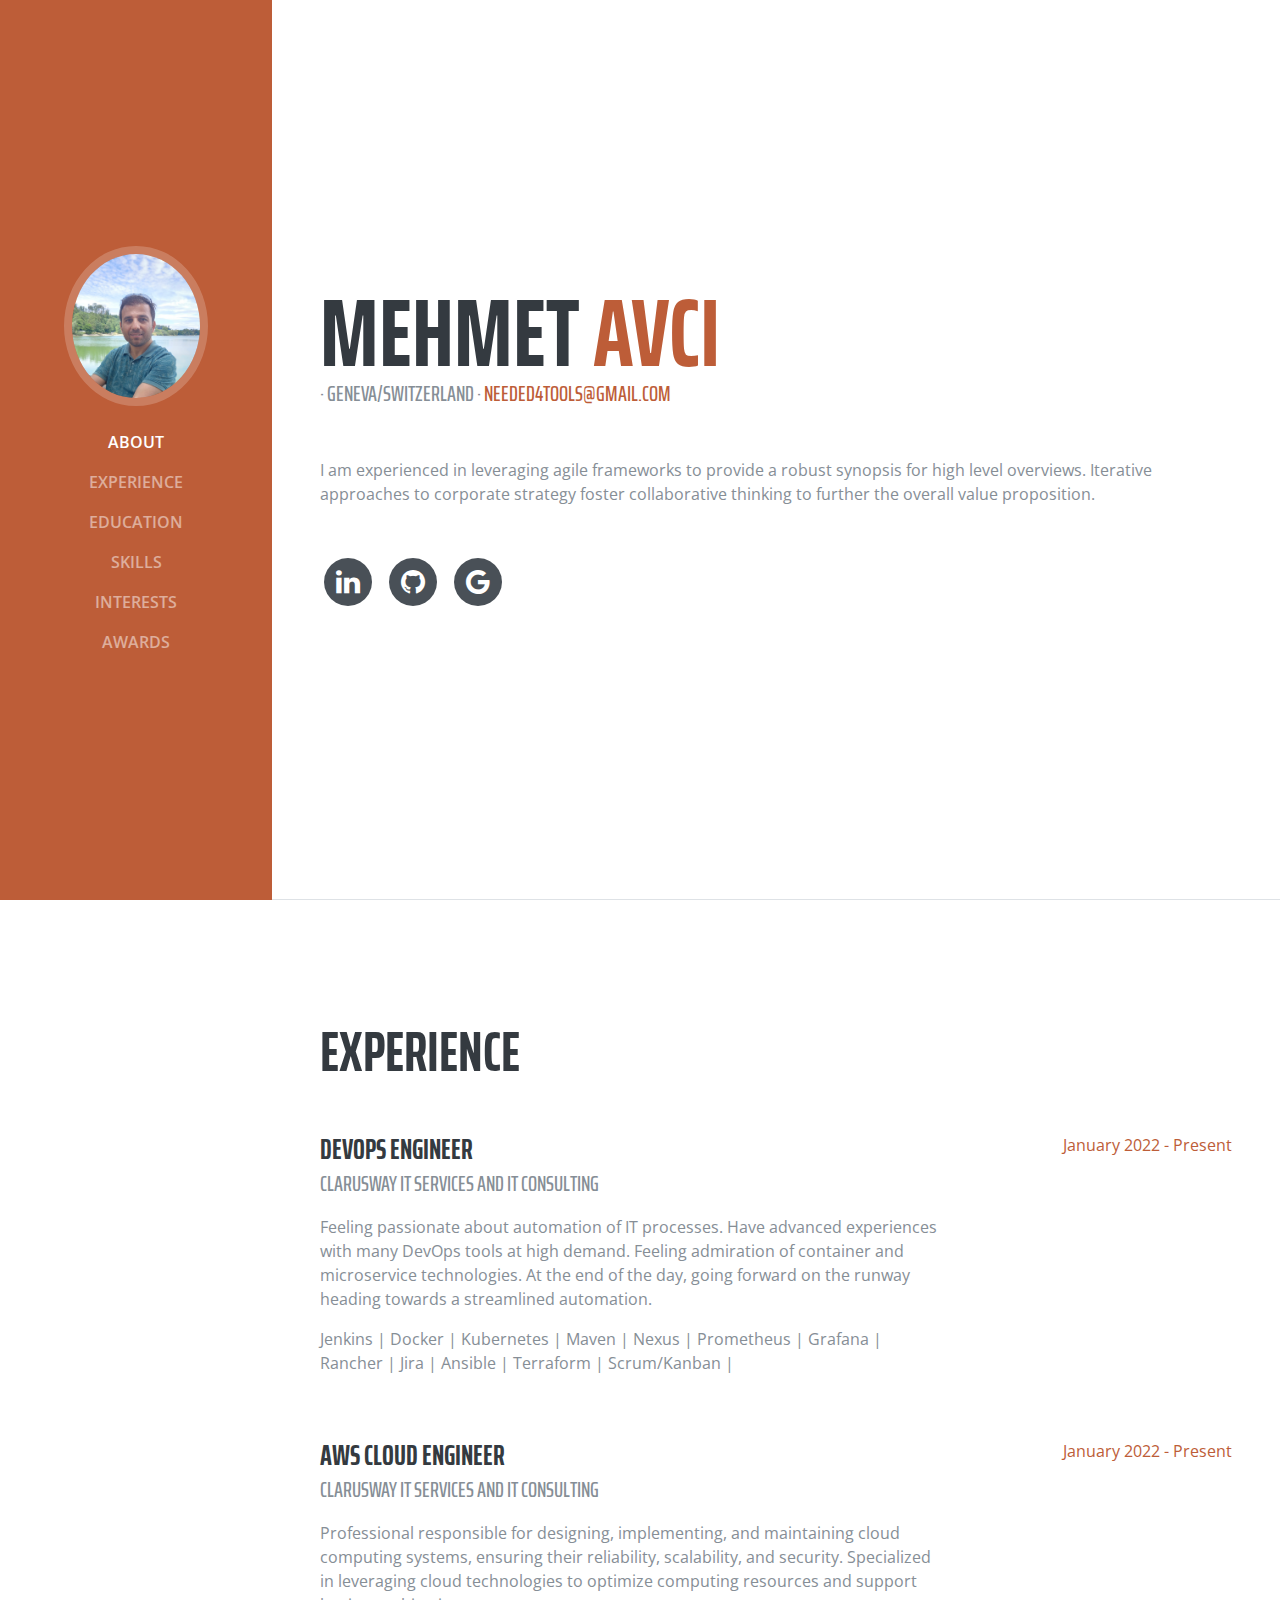
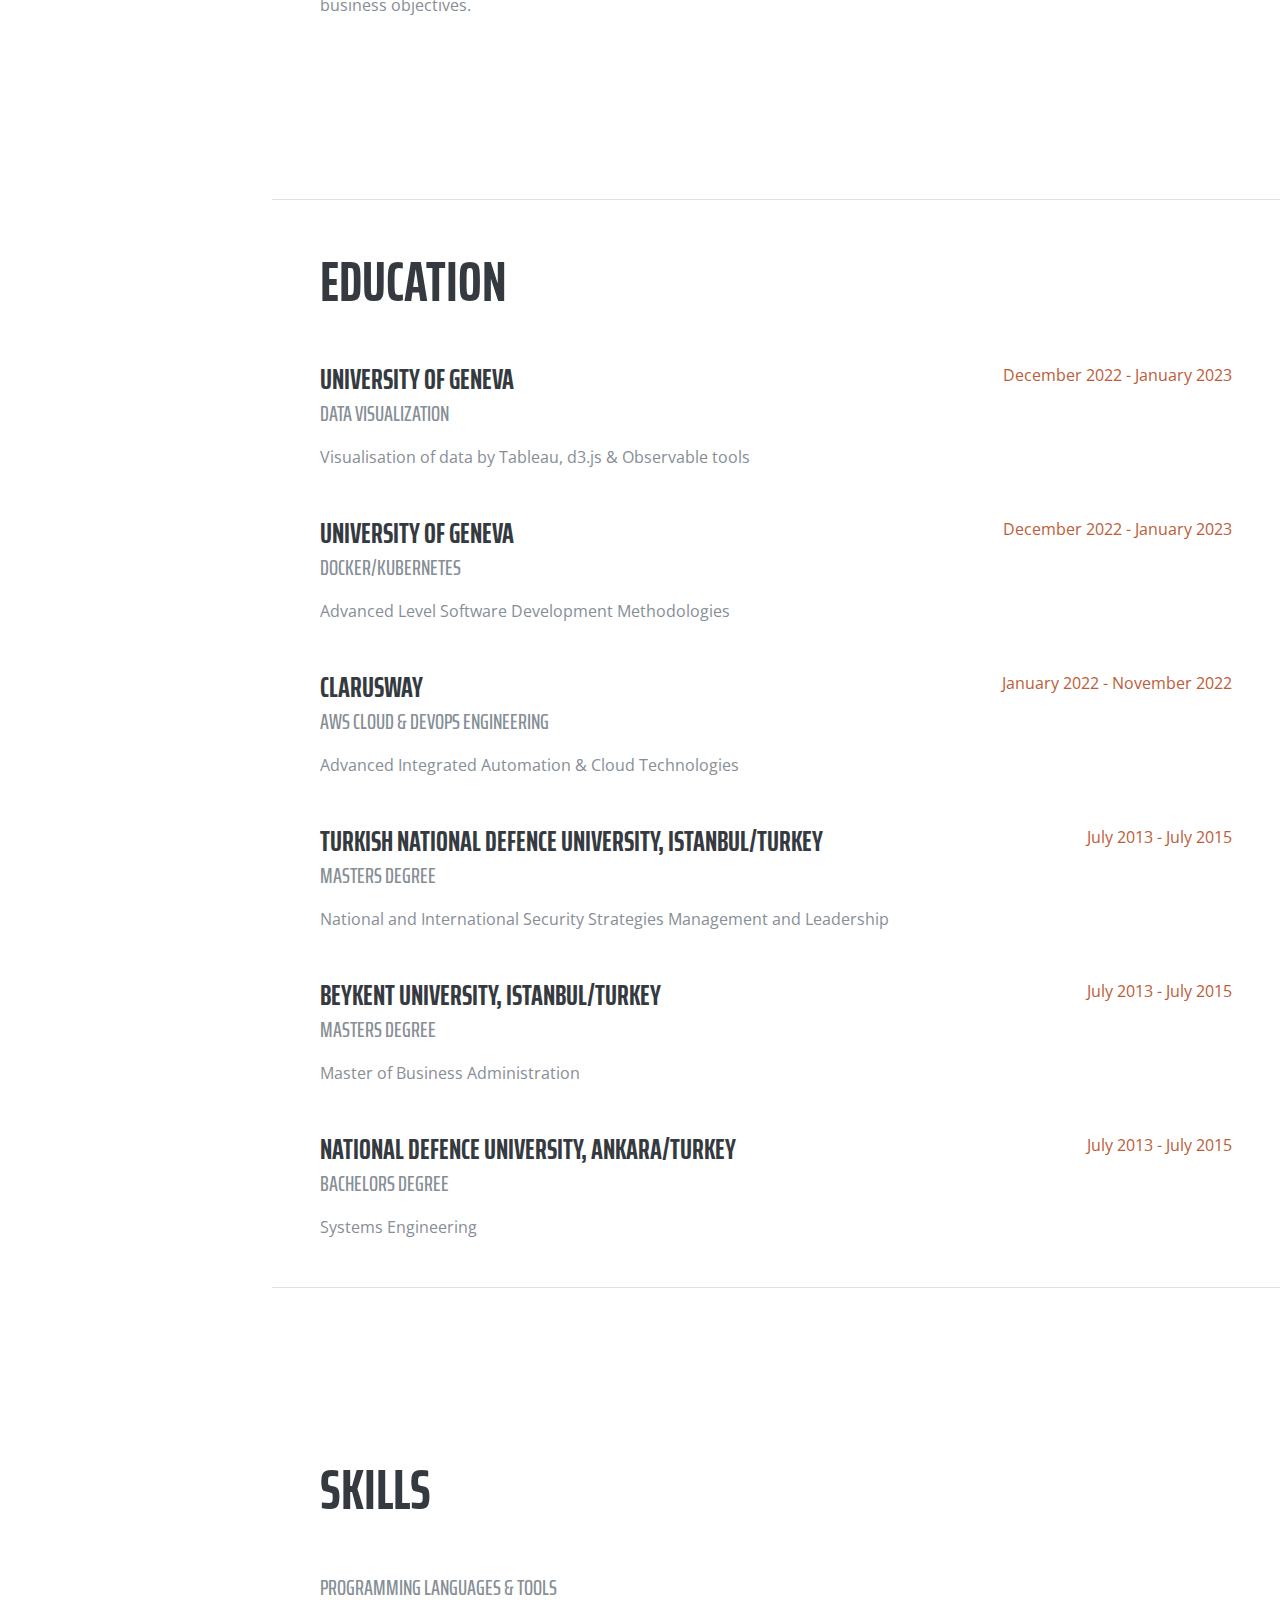
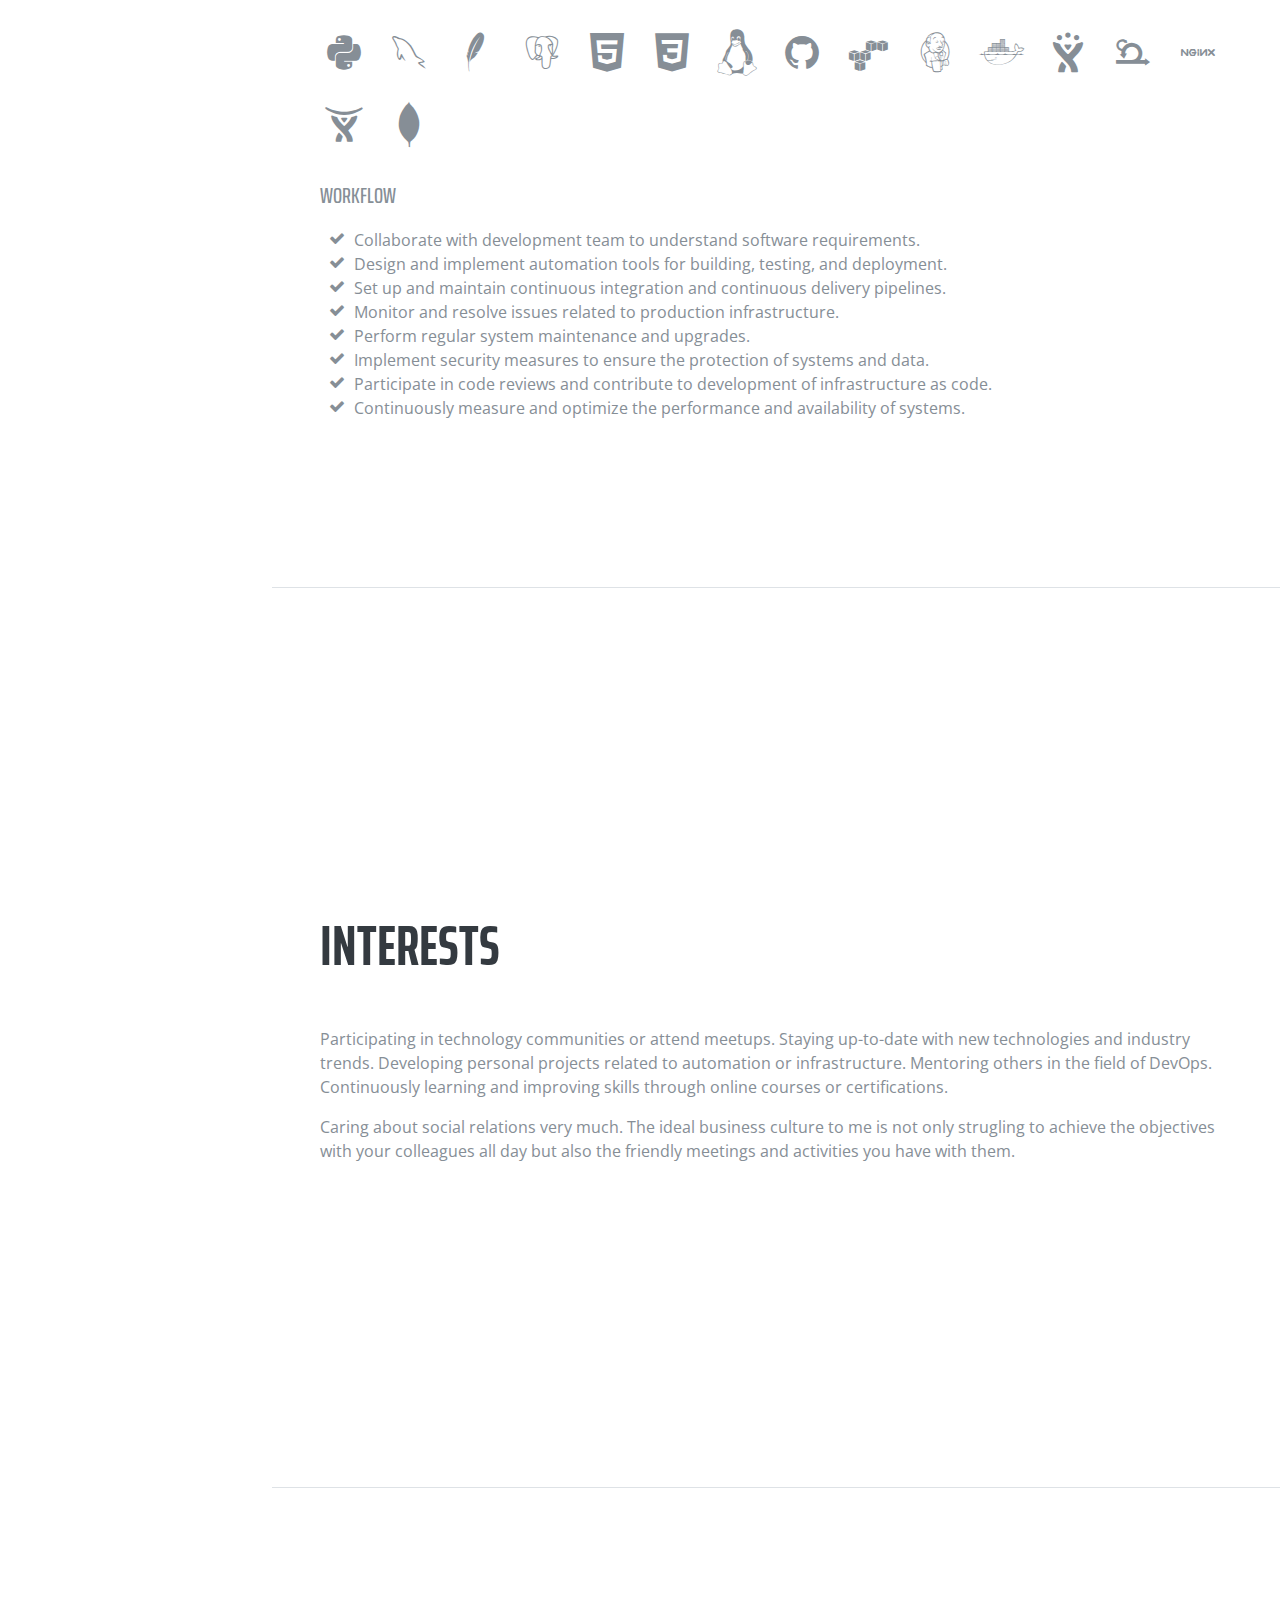
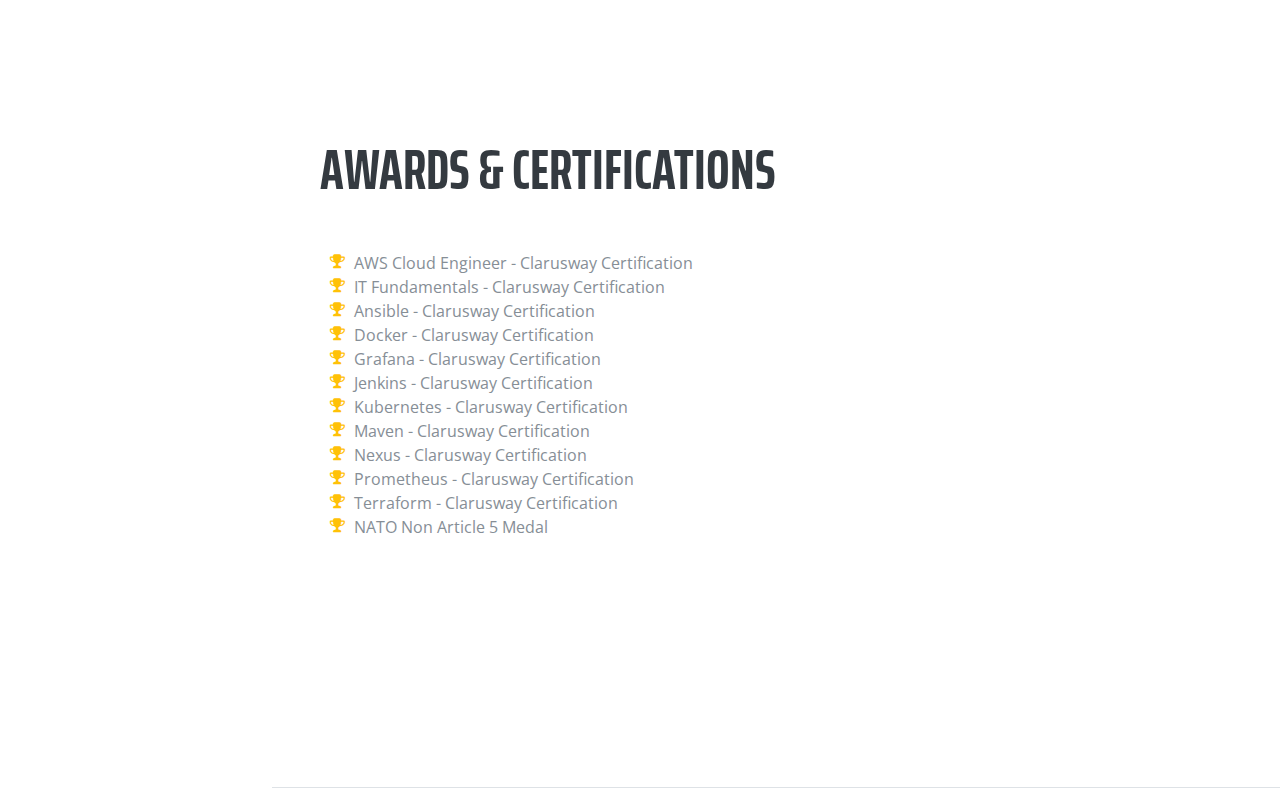
==== commit 0ebdfe96: "University for kubernetes and data visualisation lines added" ====
--- a/index.html
+++ b/index.html
@@ -1,79 +1,84 @@
 <!DOCTYPE html>
 <html lang="en">
 
-  <head>
-
-    <meta charset="utf-8">
-    <meta name="viewport" content="width=device-width, initial-scale=1, shrink-to-fit=no">
-    <meta name="description" content="">
-    <meta name="author" content="">
-
-    <title>Résumé - Mehmet AVCI</title>
-
-    <!-- Bootstrap core CSS -->
-    <link href="vendor/bootstrap/css/bootstrap.min.css" rel="stylesheet">
-
-    <!-- Custom fonts for this template -->
-    <link href="https://fonts.googleapis.com/css?family=Saira+Extra+Condensed:100,200,300,400,500,600,700,800,900" rel="stylesheet">
-    <link href="https://fonts.googleapis.com/css?family=Open+Sans:300,300i,400,400i,600,600i,700,700i,800,800i" rel="stylesheet">
-    <link href="vendor/font-awesome/css/font-awesome.min.css" rel="stylesheet">
-    <link href="vendor/devicons/css/devicons.min.css" rel="stylesheet">
-    <link href="vendor/simple-line-icons/css/simple-line-icons.css" rel="stylesheet">
-
-    <!-- Custom styles for this template -->
-    <link href="css/resume.min.css" rel="stylesheet">
-
-  </head>
-
-  <body id="page-top">
-
-    <nav class="navbar navbar-expand-lg navbar-dark bg-primary fixed-top" id="sideNav">
-      <a class="navbar-brand js-scroll-trigger" href="#page-top">
-        <span class="d-block d-lg-none">About Me</span>
-        <span class="d-none d-lg-block">
-          <img class="img-fluid img-profile rounded-circle mx-auto mb-2" src="img/profile.jpg" alt="">
-        </span>
-      </a>
-      <button class="navbar-toggler" type="button" data-toggle="collapse" data-target="#navbarSupportedContent" aria-controls="navbarSupportedContent" aria-expanded="false" aria-label="Toggle navigation">
-        <span class="navbar-toggler-icon"></span>
-      </button>
-      <div class="collapse navbar-collapse" id="navbarSupportedContent">
-        <ul class="navbar-nav">
-          <li class="nav-item">
-            <a class="nav-link js-scroll-trigger" href="#about">About</a>
-          </li>
-          <li class="nav-item">
-            <a class="nav-link js-scroll-trigger" href="#experience">Experience</a>
-          </li>
-          <li class="nav-item">
-            <a class="nav-link js-scroll-trigger" href="#education">Education</a>
-          </li>
-          <li class="nav-item">
-            <a class="nav-link js-scroll-trigger" href="#skills">Skills</a>
-          </li>
-          <li class="nav-item">
-            <a class="nav-link js-scroll-trigger" href="#interests">Interests</a>
-          </li>
-          <li class="nav-item">
-            <a class="nav-link js-scroll-trigger" href="#awards">Awards</a>
-          </li>
-        </ul>
-      </div>
-    </nav>
-
-    <div class="container-fluid p-0">
-
-      <section class="resume-section p-3 p-lg-5 d-flex d-column" id="about">
-        <div class="my-auto">
-          <h1 class="mb-0">Mehmet
-            <span class="text-primary">AVCI</span>
-          </h1>
-          <div class="subheading mb-5">· Geneva/Switzerland ·
-            <a href="mailto:name@email.com">needed4tools@gmail.com</a>
-          </div>
-          <p class="mb-5">I am experienced in leveraging agile frameworks to provide a robust synopsis for high level overviews. Iterative approaches to corporate strategy foster collaborative thinking to further the overall value proposition.</p>
-          <ul class="list-inline list-social-icons mb-0">
-            <!--<li class="list-inline-item">
+<head>
+
+  <meta charset="utf-8">
+  <meta name="viewport" content="width=device-width, initial-scale=1, shrink-to-fit=no">
+  <meta name="description" content="">
+  <meta name="author" content="">
+
+  <title>Résumé - Mehmet AVCI</title>
+
+  <!-- Bootstrap core CSS -->
+  <link href="vendor/bootstrap/css/bootstrap.min.css" rel="stylesheet">
+
+  <!-- Custom fonts for this template -->
+  <link href="https://fonts.googleapis.com/css?family=Saira+Extra+Condensed:100,200,300,400,500,600,700,800,900"
+    rel="stylesheet">
+  <link href="https://fonts.googleapis.com/css?family=Open+Sans:300,300i,400,400i,600,600i,700,700i,800,800i"
+    rel="stylesheet">
+  <link href="vendor/font-awesome/css/font-awesome.min.css" rel="stylesheet">
+  <link href="vendor/devicons/css/devicons.min.css" rel="stylesheet">
+  <link href="vendor/simple-line-icons/css/simple-line-icons.css" rel="stylesheet">
+
+  <!-- Custom styles for this template -->
+  <link href="css/resume.min.css" rel="stylesheet">
+
+</head>
+
+<body id="page-top">
+
+  <nav class="navbar navbar-expand-lg navbar-dark bg-primary fixed-top" id="sideNav">
+    <a class="navbar-brand js-scroll-trigger" href="#page-top">
+      <span class="d-block d-lg-none">About Me</span>
+      <span class="d-none d-lg-block">
+        <img class="img-fluid img-profile rounded-circle mx-auto mb-2" src="img/profile.jpg" alt="">
+      </span>
+    </a>
+    <button class="navbar-toggler" type="button" data-toggle="collapse" data-target="#navbarSupportedContent"
+      aria-controls="navbarSupportedContent" aria-expanded="false" aria-label="Toggle navigation">
+      <span class="navbar-toggler-icon"></span>
+    </button>
+    <div class="collapse navbar-collapse" id="navbarSupportedContent">
+      <ul class="navbar-nav">
+        <li class="nav-item">
+          <a class="nav-link js-scroll-trigger" href="#about">About</a>
+        </li>
+        <li class="nav-item">
+          <a class="nav-link js-scroll-trigger" href="#experience">Experience</a>
+        </li>
+        <li class="nav-item">
+          <a class="nav-link js-scroll-trigger" href="#education">Education</a>
+        </li>
+        <li class="nav-item">
+          <a class="nav-link js-scroll-trigger" href="#skills">Skills</a>
+        </li>
+        <li class="nav-item">
+          <a class="nav-link js-scroll-trigger" href="#interests">Interests</a>
+        </li>
+        <li class="nav-item">
+          <a class="nav-link js-scroll-trigger" href="#awards">Awards</a>
+        </li>
+      </ul>
+    </div>
+  </nav>
+
+  <div class="container-fluid p-0">
+
+    <section class="resume-section p-3 p-lg-5 d-flex d-column" id="about">
+      <div class="my-auto">
+        <h1 class="mb-0">Mehmet
+          <span class="text-primary">AVCI</span>
+        </h1>
+        <div class="subheading mb-5">· Geneva/Switzerland ·
+          <a href="mailto:name@email.com">needed4tools@gmail.com</a>
+        </div>
+        <p class="mb-5">I am experienced in leveraging agile frameworks to provide a robust synopsis for high level
+          overviews. Iterative approaches to corporate strategy foster collaborative thinking to further the overall
+          value proposition.</p>
+        <ul class="list-inline list-social-icons mb-0">
+          <!--<li class="list-inline-item">
               <a href="#">
                 <span class="fa-stack fa-lg">
                   <i class="fa fa-circle fa-stack-2x"></i>
@@ -89,63 +94,68 @@
                 </span>
               </a>
             </li>-->
-            <li class="list-inline-item">
-              <a href="https://www.linkedin.com/in/avci-mehmet/" target="_blank">
-                <span class="fa-stack fa-lg">
-                  <i class="fa fa-circle fa-stack-2x"></i>
-                  <i class="fa fa-linkedin fa-stack-1x fa-inverse"></i>
-                </span>
-              </a>
-            </li>
-            <li class="list-inline-item">
-              <a href="https://github.com/avcimehmet" target="_blank">
-                <span class="fa-stack fa-lg">
-                  <i class="fa fa-circle fa-stack-2x"></i>
-                  <i class="fa fa-github fa-stack-1x fa-inverse"></i>
-                </span>
-              </a>
-            </li>
-            </li>
-            <li class="list-inline-item">
-              <a href="https://mehmetavci.ch/" target="_blank">
-                <span class="fa-stack fa-lg">
-                  <i class="fa fa-circle fa-stack-2x"></i>
-                  <i class="fa fa-google fa-stack-1x fa-inverse"></i>
-                </span>
-              </a>
-            </li>
-          </ul>
-        </div>
-      </section>
-
-      <section class="resume-section p-3 p-lg-5 d-flex flex-column" id="experience">
-        <div class="my-auto">
-          <h2 class="mb-5">Experience</h2>
-
-          <div class="resume-item d-flex flex-column flex-md-row mb-5">
-            <div class="resume-content mr-auto">
-              <h3 class="mb-0">DevOps Engineer</h3>
-              <div class="subheading mb-3">Clarusway IT Services and IT Consulting</div>
-              <p>Feeling passionate about automation of IT processes. Have advanced experiences with many DevOps tools at high demand. Feeling admiration of container and microservice technologies. At the end of the day, going forward on the runway heading towards a streamlined automation.</p>
-              <p>Jenkins | Docker | Kubernetes | Maven | Nexus | Prometheus | Grafana | Rancher | Jira | Ansible | Terraform | Scrum/Kanban |</p>
-            </div>
-            <div class="resume-date text-md-right">
-              <span class="text-primary">January 2022 - Present</span>
-            </div>
-          </div>
-
-          <div class="resume-item d-flex flex-column flex-md-row mb-5">
-            <div class="resume-content mr-auto">
-              <h3 class="mb-0">AWS Cloud Engineer</h3>
-              <div class="subheading mb-3">Clarusway IT Services and IT Consulting</div>
-              <p>Professional responsible for designing, implementing, and maintaining cloud computing systems, ensuring their reliability, scalability, and security. Specialized in leveraging cloud technologies to optimize computing resources and support business objectives.</p>
-            </div>
-            <div class="resume-date text-md-right">
-              <span class="text-primary">January 2022 - Present</span>
-            </div>
-          </div>
-
-          <!--
+          <li class="list-inline-item">
+            <a href="https://www.linkedin.com/in/avci-mehmet/" target="_blank">
+              <span class="fa-stack fa-lg">
+                <i class="fa fa-circle fa-stack-2x"></i>
+                <i class="fa fa-linkedin fa-stack-1x fa-inverse"></i>
+              </span>
+            </a>
+          </li>
+          <li class="list-inline-item">
+            <a href="https://github.com/avcimehmet" target="_blank">
+              <span class="fa-stack fa-lg">
+                <i class="fa fa-circle fa-stack-2x"></i>
+                <i class="fa fa-github fa-stack-1x fa-inverse"></i>
+              </span>
+            </a>
+          </li>
+          </li>
+          <li class="list-inline-item">
+            <a href="https://mehmetavci.ch/" target="_blank">
+              <span class="fa-stack fa-lg">
+                <i class="fa fa-circle fa-stack-2x"></i>
+                <i class="fa fa-google fa-stack-1x fa-inverse"></i>
+              </span>
+            </a>
+          </li>
+        </ul>
+      </div>
+    </section>
+
+    <section class="resume-section p-3 p-lg-5 d-flex flex-column" id="experience">
+      <div class="my-auto">
+        <h2 class="mb-5">Experience</h2>
+
+        <div class="resume-item d-flex flex-column flex-md-row mb-5">
+          <div class="resume-content mr-auto">
+            <h3 class="mb-0">DevOps Engineer</h3>
+            <div class="subheading mb-3">Clarusway IT Services and IT Consulting</div>
+            <p>Feeling passionate about automation of IT processes. Have advanced experiences with many DevOps tools at
+              high demand. Feeling admiration of container and microservice technologies. At the end of the day, going
+              forward on the runway heading towards a streamlined automation.</p>
+            <p>Jenkins | Docker | Kubernetes | Maven | Nexus | Prometheus | Grafana | Rancher | Jira | Ansible |
+              Terraform | Scrum/Kanban |</p>
+          </div>
+          <div class="resume-date text-md-right">
+            <span class="text-primary">January 2022 - Present</span>
+          </div>
+        </div>
+
+        <div class="resume-item d-flex flex-column flex-md-row mb-5">
+          <div class="resume-content mr-auto">
+            <h3 class="mb-0">AWS Cloud Engineer</h3>
+            <div class="subheading mb-3">Clarusway IT Services and IT Consulting</div>
+            <p>Professional responsible for designing, implementing, and maintaining cloud computing systems, ensuring
+              their reliability, scalability, and security. Specialized in leveraging cloud technologies to optimize
+              computing resources and support business objectives.</p>
+          </div>
+          <div class="resume-date text-md-right">
+            <span class="text-primary">January 2022 - Present</span>
+          </div>
+        </div>
+
+        <!--
           <div class="resume-item d-flex flex-column flex-md-row mb-5">
             <div class="resume-content mr-auto">
               <h3 class="mb-0">Junior Web Designer</h3>
@@ -169,216 +179,264 @@
           </div>
           -->
 
-        </div>
-
-      </section>
-
-      <section class="resume-section p-3 p-lg-5 d-flex flex-column" id="education">
-        <div class="my-auto">
-          <h2 class="mb-5">Education</h2>
-
-          <div class="resume-item d-flex flex-column flex-md-row mb-5">
-            <div class="resume-content mr-auto">
-              <h3 class="mb-0">CLARUSWAY</h3>
-              <div class="subheading mb-3">AWS Cloud & DevOps Engineering</div>
-              <div>Advanced Integrated Automation & Cloud Technologies</div>
-              <!--<p>GPA: 3.23</p>-->
-            </div>
-            <div class="resume-date text-md-right">
-              <span class="text-primary">January 2022 - November 2022</span>
-            </div>
-          </div>
-
-          <div class="resume-item d-flex flex-column flex-md-row mb-5">
-            <div class="resume-content mr-auto">
-              <h3 class="mb-0">Turkish National Defence University, Istanbul/Turkey</h3>
-              <div class="subheading mb-3">Masters degree</div>
-              <div>National and International Security Strategies Management and Leadership</div>
-              <!--<p>GPA: 3.56</p>-->
-            </div>
-            <div class="resume-date text-md-right">
-              <span class="text-primary">July 2013 - July 2015</span>
-            </div>
-          </div>
-
-          <div class="resume-item d-flex flex-column flex-md-row mb-5">
-            <div class="resume-content mr-auto">
-              <h3 class="mb-0">Beykent University, Istanbul/Turkey</h3>
-              <div class="subheading mb-3">Masters degree</div>
-              <div>Master of Business Administration</div>
-              <!--<p>GPA: 3.56</p>-->
-            </div>
-            <div class="resume-date text-md-right">
-              <span class="text-primary">July 2013 - July 2015</span>
-            </div>
-          </div>
-          
-          <div class="resume-item d-flex flex-column flex-md-row">
-            <div class="resume-content mr-auto">
-              <h3 class="mb-0">National Defence University, Ankara/Turkey</h3>
-              <div class="subheading mb-3">Bachelors degree</div>
-              <div>Systems Engineering</div>
-              <!--<p>GPA: 3.56</p>-->
-            </div>
-            <div class="resume-date text-md-right">
-              <span class="text-primary">July 2013 - July 2015</span>
-            </div>
-          </div>
-
-        </div>
-      </section>
-
-      <section class="resume-section p-3 p-lg-5 d-flex flex-column" id="skills">
-        <div class="my-auto">
-          <h2 class="mb-5">Skills</h2>
-
-          <div class="subheading mb-3">Programming Languages &amp; Tools</div>
-          <ul class="list-inline list-icons">
-            <li class="list-inline-item">
-              <i class="devicons devicons-python"></i>
-            </li>
-            <li class="list-inline-item">
-              <i class="devicons devicons-mysql"></i>
-            </li>
-            <li class="list-inline-item">
-              <i class="devicons devicons-sqllite"></i>
-            </li>
-            <li class="list-inline-item">
-              <i class="devicons devicons-postgresql"></i>
-            </li>
-            <li class="list-inline-item">
-              <i class="devicons devicons-html5"></i>
-            </li>
-            <li class="list-inline-item">
-              <i class="devicons devicons-css3"></i>
-            </li>
-            <li class="list-inline-item">
-              <i class="devicons devicons-linux"></i>
-            </li>
-            <li class="list-inline-item">
-              <i class="devicons devicons-github_badge"></i>
-            </li>
-            <li class="list-inline-item">
-              <i class="devicons devicons-aws"></i>
-            </li>
-            <li class="list-inline-item">
-              <i class="devicons devicons-jenkins"></i>
-            </li>
-            <li class="list-inline-item">
-              <i class="devicons devicons-docker"></i>
-            </li>
-            <li class="list-inline-item">
-              <i class="devicons devicons-jira"></i>
-            </li>
-            <li class="list-inline-item">
-              <i class="devicons devicons-scrum"></i>
-            </li>
-            <li class="list-inline-item">
-              <i class="devicons devicons-nginx"></i>
-            </li>
-            <li class="list-inline-item">
-              <i class="devicons devicons-atlassian"></i>
-            </li>
-            <li class="list-inline-item">
-              <i class="devicons devicons-mongodb"></i>
-            </li>
-          </ul>
-
-          <div class="subheading mb-3">Workflow</div>
-          <ul class="fa-ul mb-0">
-            <li>
-              <i class="fa-li fa fa-check"></i>
-              Collaborate with development team to understand software requirements.</li>
-            <li>
-              <i class="fa-li fa fa-check"></i>
-              Design and implement automation tools for building, testing, and deployment.</li>
-            <li>
-              <i class="fa-li fa fa-check"></i>
-              Set up and maintain continuous integration and continuous delivery pipelines.</li>
-            <li>
-              <i class="fa-li fa fa-check"></i>
-              Monitor and resolve issues related to production infrastructure.</li>
-            <li>
-              <i class="fa-li fa fa-check"></i>
-              Perform regular system maintenance and upgrades.</li>
-            <li>
-              <i class="fa-li fa fa-check"></i>
-              Implement security measures to ensure the protection of systems and data.</li>
-            <li>
-              <i class="fa-li fa fa-check"></i>
-              Participate in code reviews and contribute to development of infrastructure as code.</li>
-            <li>
-              <i class="fa-li fa fa-check"></i>
-              Continuously measure and optimize the performance and availability of systems.</li>
-          </ul>
-        </div>
-      </section>
-
-      <section class="resume-section p-3 p-lg-5 d-flex flex-column" id="interests">
-        <div class="my-auto">
-          <h2 class="mb-5">Interests</h2>
-          <p>Participating in technology communities or attend meetups. Staying up-to-date with new technologies and industry trends. Developing personal projects related to automation or infrastructure. Mentoring others in the field of DevOps. Continuously learning and improving skills through online courses or certifications.</p>
-          <p class="mb-0">Caring about social relations very much. The ideal business culture to me is not only strugling to achieve the objectives with your colleagues all day but also the friendly meetings and activities you have with them.</p>
-        </div>
-      </section>
-
-      <section class="resume-section p-3 p-lg-5 d-flex flex-column" id="awards">
-        <div class="my-auto">
-          <h2 class="mb-5">Awards &amp; Certifications</h2>
-          <ul class="fa-ul mb-0">
-            <li>
-              <i class="fa-li fa fa-trophy text-warning"></i>
-              AWS Cloud Engineer - Clarusway Certification</li>
-            <li>
-              <i class="fa-li fa fa-trophy text-warning"></i>
-              IT Fundamentals - Clarusway Certification</li>
-            <li>
-              <i class="fa-li fa fa-trophy text-warning"></i>
-              Ansible - Clarusway Certification</li>
-            <li>
-              <i class="fa-li fa fa-trophy text-warning"></i>
-              Docker - Clarusway Certification</li>
-            <li>
-              <i class="fa-li fa fa-trophy text-warning"></i>
-              Grafana - Clarusway Certification</li>
-            <li>
-            <li>
-              <i class="fa-li fa fa-trophy text-warning"></i>
-              Jenkins - Clarusway Certification</li>
-            <li>
-              <i class="fa-li fa fa-trophy text-warning"></i>
-              Kubernetes - Clarusway Certification</li>
-            <li>
-              <i class="fa-li fa fa-trophy text-warning"></i>
-              Maven - Clarusway Certification</li>
-            <li>
-              <i class="fa-li fa fa-trophy text-warning"></i>
-              Nexus - Clarusway Certification</li>
-            <li>
-              <i class="fa-li fa fa-trophy text-warning"></i>
-              Prometheus - Clarusway Certification</li>
-            <li>
-              <i class="fa-li fa fa-trophy text-warning"></i>
-              Terraform - Clarusway Certification</li>
-            <li>
-              <i class="fa-li fa fa-trophy text-warning"></i>
-              NATO Non Article 5 Medal</li>
-          </ul>
-        </div>
-      </section>
-
-    </div>
-
-    <!-- Bootstrap core JavaScript -->
-    <script src="vendor/jquery/jquery.min.js"></script>
-    <script src="vendor/bootstrap/js/bootstrap.bundle.min.js"></script>
-
-    <!-- Plugin JavaScript -->
-    <script src="vendor/jquery-easing/jquery.easing.min.js"></script>
-
-    <!-- Custom scripts for this template -->
-    <script src="js/resume.min.js"></script>
-
-  </body>
-
-</html>
+      </div>
+
+    </section>
+
+    <section class="resume-section p-3 p-lg-5 d-flex flex-column" id="education">
+      <div class="my-auto">
+        <h2 class="mb-5">Education</h2>
+
+        <div class="resume-item d-flex flex-column flex-md-row mb-5">
+          <div class="resume-content mr-auto">
+            <h3 class="mb-0">UNIVERSITY OF GENEVA</h3>
+            <div class="subheading mb-3">Data Visualization</div>
+            <div>Visualisation of data by Tableau, d3.js & Observable tools</div>
+            <!--<p>GPA: 3.23</p>-->
+          </div>
+          <div class="resume-date text-md-right">
+            <span class="text-primary">December 2022 - January 2023</span>
+          </div>
+        </div>
+
+        <div class="resume-item d-flex flex-column flex-md-row mb-5">
+          <div class="resume-content mr-auto">
+            <h3 class="mb-0">UNIVERSITY OF GENEVA</h3>
+            <div class="subheading mb-3">Docker/Kubernetes</div>
+            <div>Advanced Level Software Development Methodologies</div>
+            <!--<p>GPA: 3.23</p>-->
+          </div>
+          <div class="resume-date text-md-right">
+            <span class="text-primary">December 2022 - January 2023</span>
+          </div>
+        </div>
+
+        <div class="resume-item d-flex flex-column flex-md-row mb-5">
+          <div class="resume-content mr-auto">
+            <h3 class="mb-0">CLARUSWAY</h3>
+            <div class="subheading mb-3">AWS Cloud & DevOps Engineering</div>
+            <div>Advanced Integrated Automation & Cloud Technologies</div>
+            <!--<p>GPA: 3.23</p>-->
+          </div>
+          <div class="resume-date text-md-right">
+            <span class="text-primary">January 2022 - November 2022</span>
+          </div>
+        </div>
+
+        <div class="resume-item d-flex flex-column flex-md-row mb-5">
+          <div class="resume-content mr-auto">
+            <h3 class="mb-0">Turkish National Defence University, Istanbul/Turkey</h3>
+            <div class="subheading mb-3">Masters degree</div>
+            <div>National and International Security Strategies Management and Leadership</div>
+            <!--<p>GPA: 3.56</p>-->
+          </div>
+          <div class="resume-date text-md-right">
+            <span class="text-primary">July 2013 - July 2015</span>
+          </div>
+        </div>
+
+        <div class="resume-item d-flex flex-column flex-md-row mb-5">
+          <div class="resume-content mr-auto">
+            <h3 class="mb-0">Beykent University, Istanbul/Turkey</h3>
+            <div class="subheading mb-3">Masters degree</div>
+            <div>Master of Business Administration</div>
+            <!--<p>GPA: 3.56</p>-->
+          </div>
+          <div class="resume-date text-md-right">
+            <span class="text-primary">July 2013 - July 2015</span>
+          </div>
+        </div>
+
+        <div class="resume-item d-flex flex-column flex-md-row">
+          <div class="resume-content mr-auto">
+            <h3 class="mb-0">National Defence University, Ankara/Turkey</h3>
+            <div class="subheading mb-3">Bachelors degree</div>
+            <div>Systems Engineering</div>
+            <!--<p>GPA: 3.56</p>-->
+          </div>
+          <div class="resume-date text-md-right">
+            <span class="text-primary">July 2013 - July 2015</span>
+          </div>
+        </div>
+
+      </div>
+    </section>
+
+    <section class="resume-section p-3 p-lg-5 d-flex flex-column" id="skills">
+      <div class="my-auto">
+        <h2 class="mb-5">Skills</h2>
+
+        <div class="subheading mb-3">Programming Languages &amp; Tools</div>
+        <ul class="list-inline list-icons">
+          <li class="list-inline-item">
+            <i class="devicons devicons-python"></i>
+          </li>
+          <li class="list-inline-item">
+            <i class="devicons devicons-mysql"></i>
+          </li>
+          <li class="list-inline-item">
+            <i class="devicons devicons-sqllite"></i>
+          </li>
+          <li class="list-inline-item">
+            <i class="devicons devicons-postgresql"></i>
+          </li>
+          <li class="list-inline-item">
+            <i class="devicons devicons-html5"></i>
+          </li>
+          <li class="list-inline-item">
+            <i class="devicons devicons-css3"></i>
+          </li>
+          <li class="list-inline-item">
+            <i class="devicons devicons-linux"></i>
+          </li>
+          <li class="list-inline-item">
+            <i class="devicons devicons-github_badge"></i>
+          </li>
+          <li class="list-inline-item">
+            <i class="devicons devicons-aws"></i>
+          </li>
+          <li class="list-inline-item">
+            <i class="devicons devicons-jenkins"></i>
+          </li>
+          <li class="list-inline-item">
+            <i class="devicons devicons-docker"></i>
+          </li>
+          <li class="list-inline-item">
+            <i class="devicons devicons-jira"></i>
+          </li>
+          <li class="list-inline-item">
+            <i class="devicons devicons-scrum"></i>
+          </li>
+          <li class="list-inline-item">
+            <i class="devicons devicons-nginx"></i>
+          </li>
+          <li class="list-inline-item">
+            <i class="devicons devicons-atlassian"></i>
+          </li>
+          <li class="list-inline-item">
+            <i class="devicons devicons-mongodb"></i>
+          </li>
+        </ul>
+
+        <div class="subheading mb-3">Workflow</div>
+        <ul class="fa-ul mb-0">
+          <li>
+            <i class="fa-li fa fa-check"></i>
+            Collaborate with development team to understand software requirements.
+          </li>
+          <li>
+            <i class="fa-li fa fa-check"></i>
+            Design and implement automation tools for building, testing, and deployment.
+          </li>
+          <li>
+            <i class="fa-li fa fa-check"></i>
+            Set up and maintain continuous integration and continuous delivery pipelines.
+          </li>
+          <li>
+            <i class="fa-li fa fa-check"></i>
+            Monitor and resolve issues related to production infrastructure.
+          </li>
+          <li>
+            <i class="fa-li fa fa-check"></i>
+            Perform regular system maintenance and upgrades.
+          </li>
+          <li>
+            <i class="fa-li fa fa-check"></i>
+            Implement security measures to ensure the protection of systems and data.
+          </li>
+          <li>
+            <i class="fa-li fa fa-check"></i>
+            Participate in code reviews and contribute to development of infrastructure as code.
+          </li>
+          <li>
+            <i class="fa-li fa fa-check"></i>
+            Continuously measure and optimize the performance and availability of systems.
+          </li>
+        </ul>
+      </div>
+    </section>
+
+    <section class="resume-section p-3 p-lg-5 d-flex flex-column" id="interests">
+      <div class="my-auto">
+        <h2 class="mb-5">Interests</h2>
+        <p>Participating in technology communities or attend meetups. Staying up-to-date with new technologies and
+          industry trends. Developing personal projects related to automation or infrastructure. Mentoring others in the
+          field of DevOps. Continuously learning and improving skills through online courses or certifications.</p>
+        <p class="mb-0">Caring about social relations very much. The ideal business culture to me is not only strugling
+          to achieve the objectives with your colleagues all day but also the friendly meetings and activities you have
+          with them.</p>
+      </div>
+    </section>
+
+    <section class="resume-section p-3 p-lg-5 d-flex flex-column" id="awards">
+      <div class="my-auto">
+        <h2 class="mb-5">Awards &amp; Certifications</h2>
+        <ul class="fa-ul mb-0">
+          <li>
+            <i class="fa-li fa fa-trophy text-warning"></i>
+            AWS Cloud Engineer - Clarusway Certification
+          </li>
+          <li>
+            <i class="fa-li fa fa-trophy text-warning"></i>
+            IT Fundamentals - Clarusway Certification
+          </li>
+          <li>
+            <i class="fa-li fa fa-trophy text-warning"></i>
+            Ansible - Clarusway Certification
+          </li>
+          <li>
+            <i class="fa-li fa fa-trophy text-warning"></i>
+            Docker - Clarusway Certification
+          </li>
+          <li>
+            <i class="fa-li fa fa-trophy text-warning"></i>
+            Grafana - Clarusway Certification
+          </li>
+          <li>
+          <li>
+            <i class="fa-li fa fa-trophy text-warning"></i>
+            Jenkins - Clarusway Certification
+          </li>
+          <li>
+            <i class="fa-li fa fa-trophy text-warning"></i>
+            Kubernetes - Clarusway Certification
+          </li>
+          <li>
+            <i class="fa-li fa fa-trophy text-warning"></i>
+            Maven - Clarusway Certification
+          </li>
+          <li>
+            <i class="fa-li fa fa-trophy text-warning"></i>
+            Nexus - Clarusway Certification
+          </li>
+          <li>
+            <i class="fa-li fa fa-trophy text-warning"></i>
+            Prometheus - Clarusway Certification
+          </li>
+          <li>
+            <i class="fa-li fa fa-trophy text-warning"></i>
+            Terraform - Clarusway Certification
+          </li>
+          <li>
+            <i class="fa-li fa fa-trophy text-warning"></i>
+            NATO Non Article 5 Medal
+          </li>
+        </ul>
+      </div>
+    </section>
+
+  </div>
+
+  <!-- Bootstrap core JavaScript -->
+  <script src="vendor/jquery/jquery.min.js"></script>
+  <script src="vendor/bootstrap/js/bootstrap.bundle.min.js"></script>
+
+  <!-- Plugin JavaScript -->
+  <script src="vendor/jquery-easing/jquery.easing.min.js"></script>
+
+  <!-- Custom scripts for this template -->
+  <script src="js/resume.min.js"></script>
+
+</body>
+
+</html>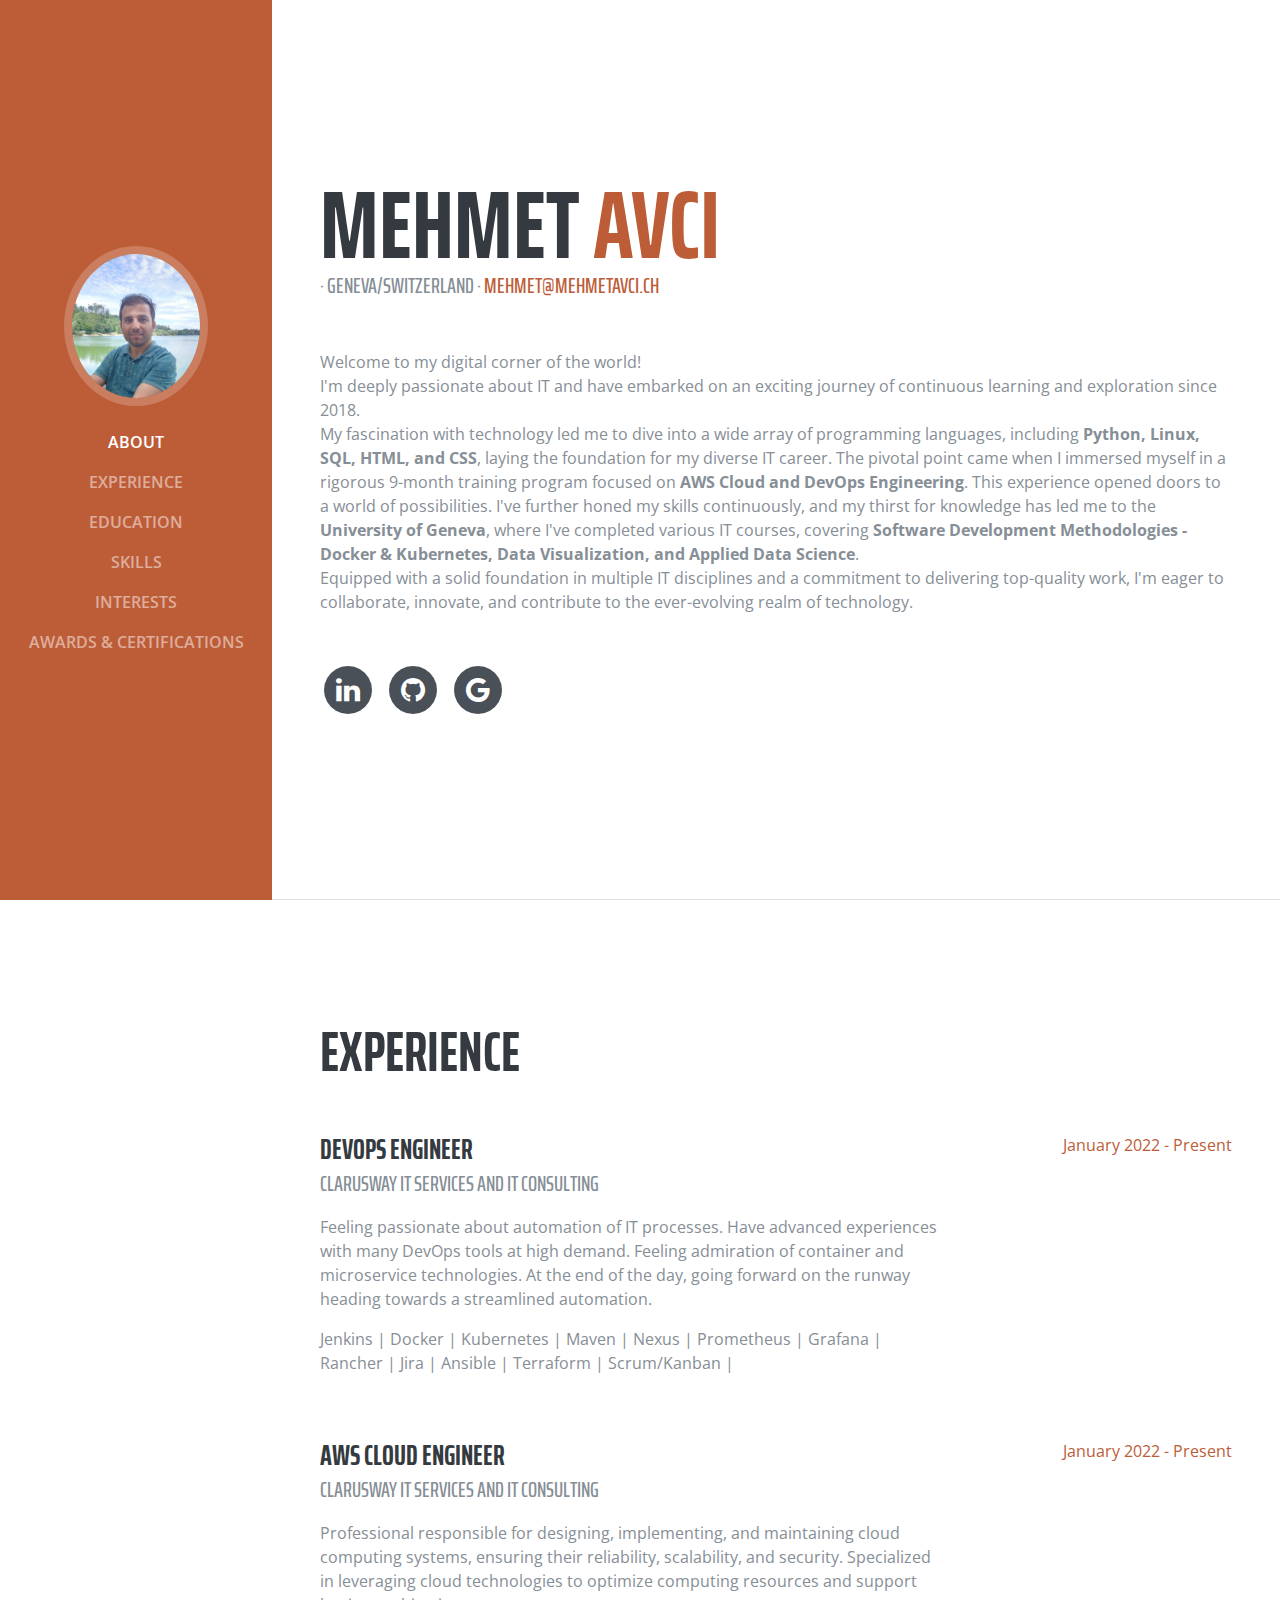
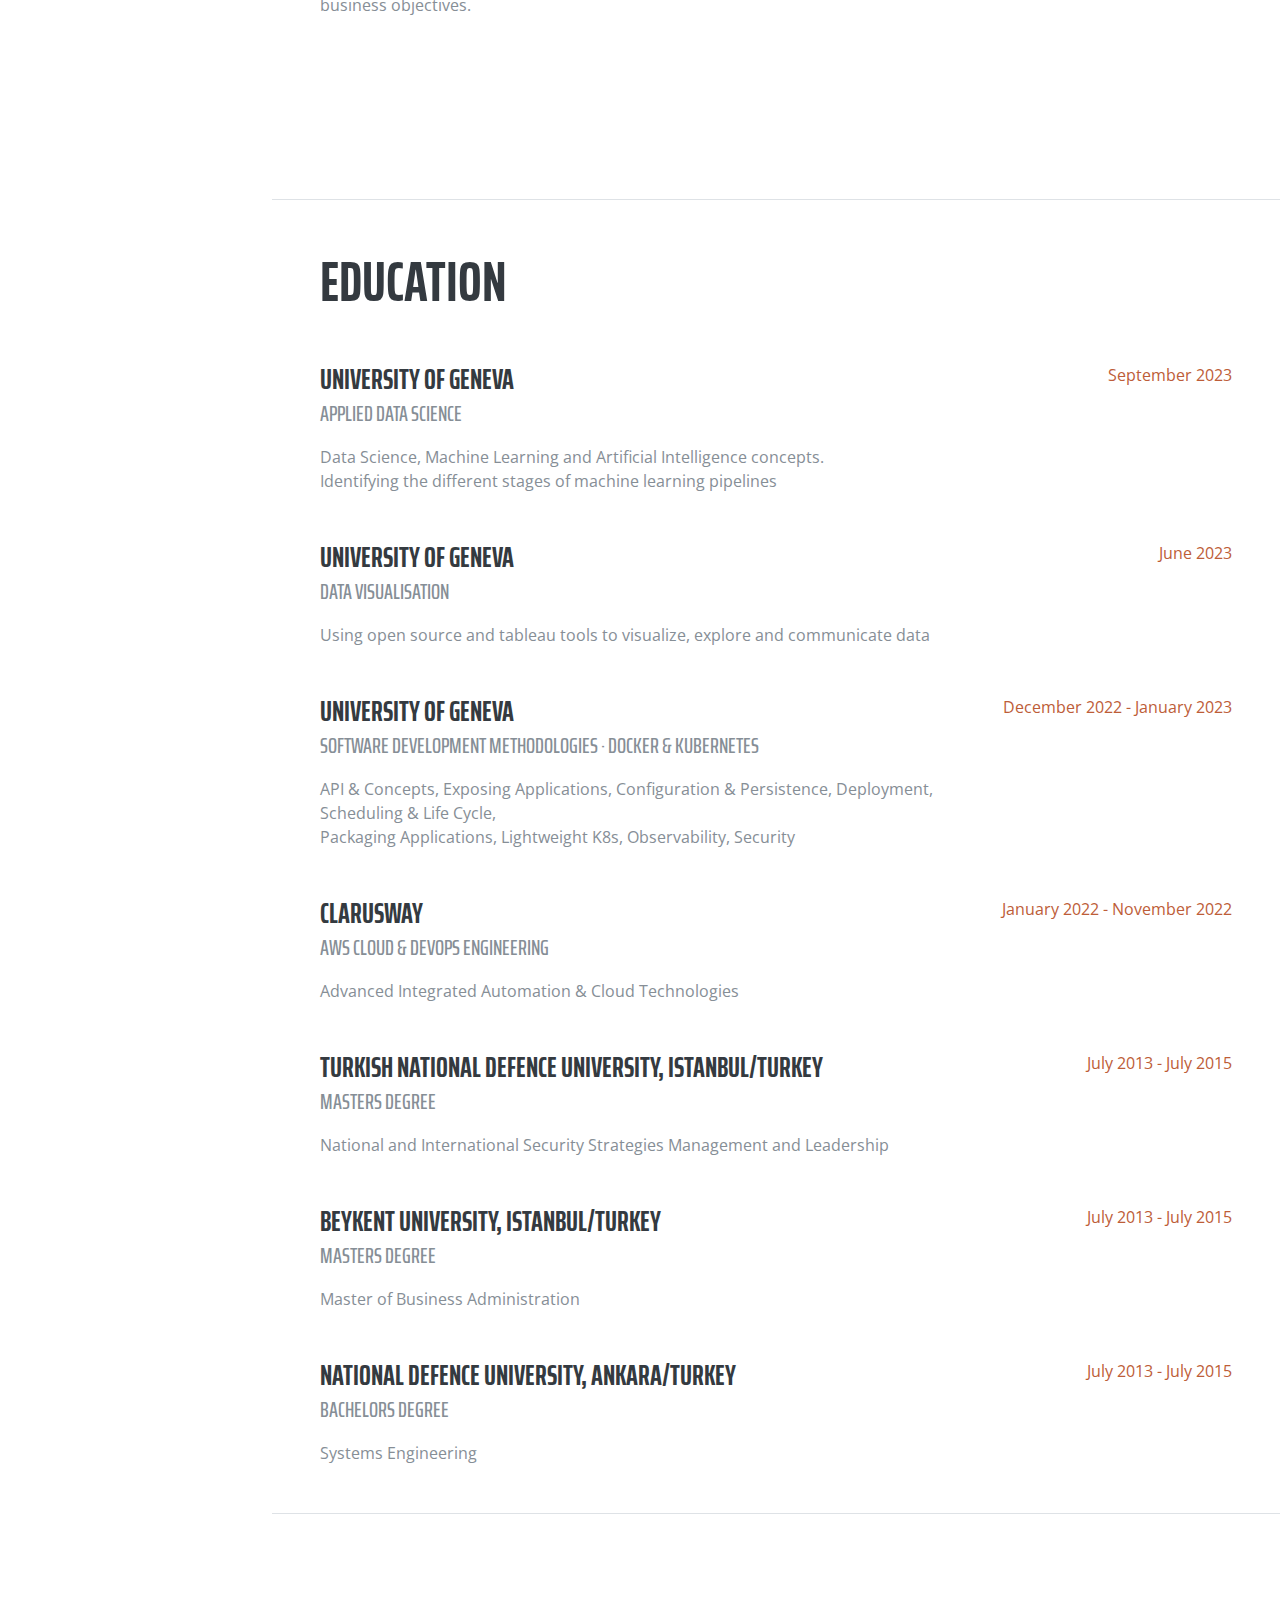
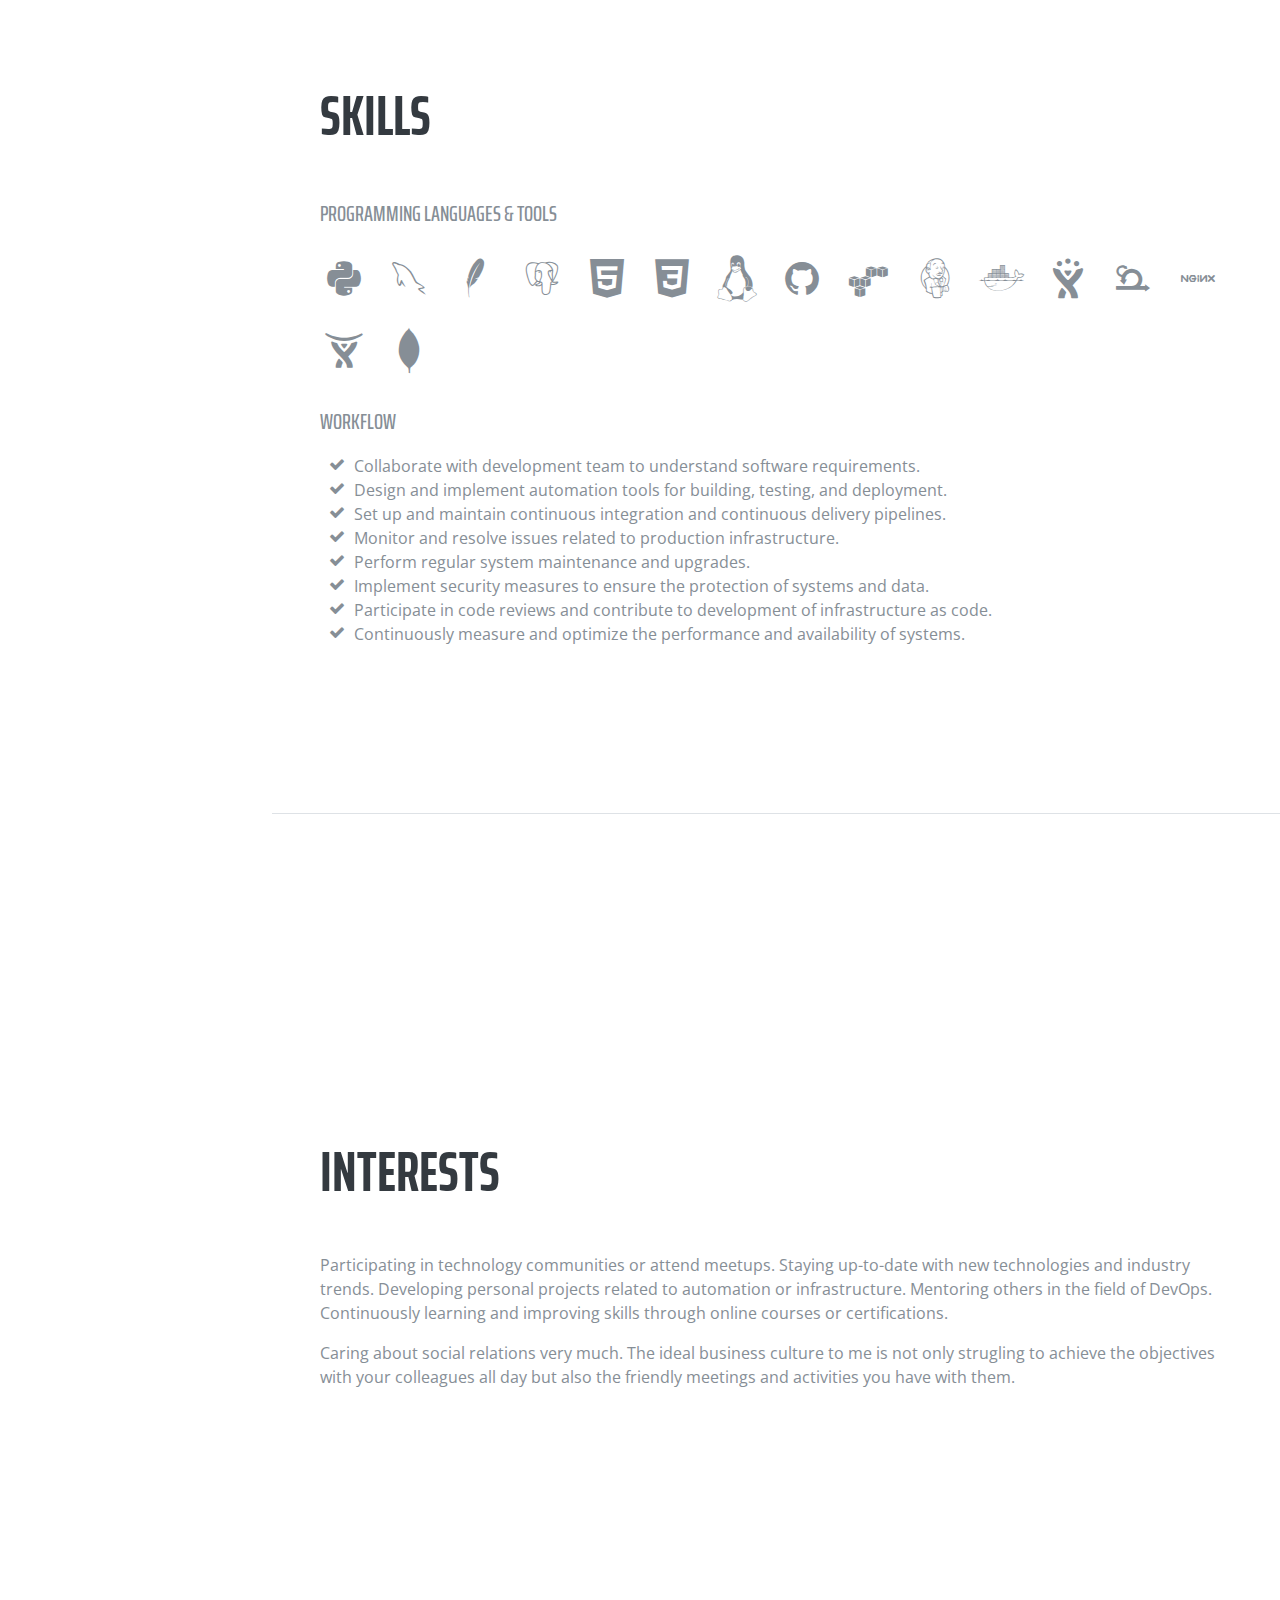
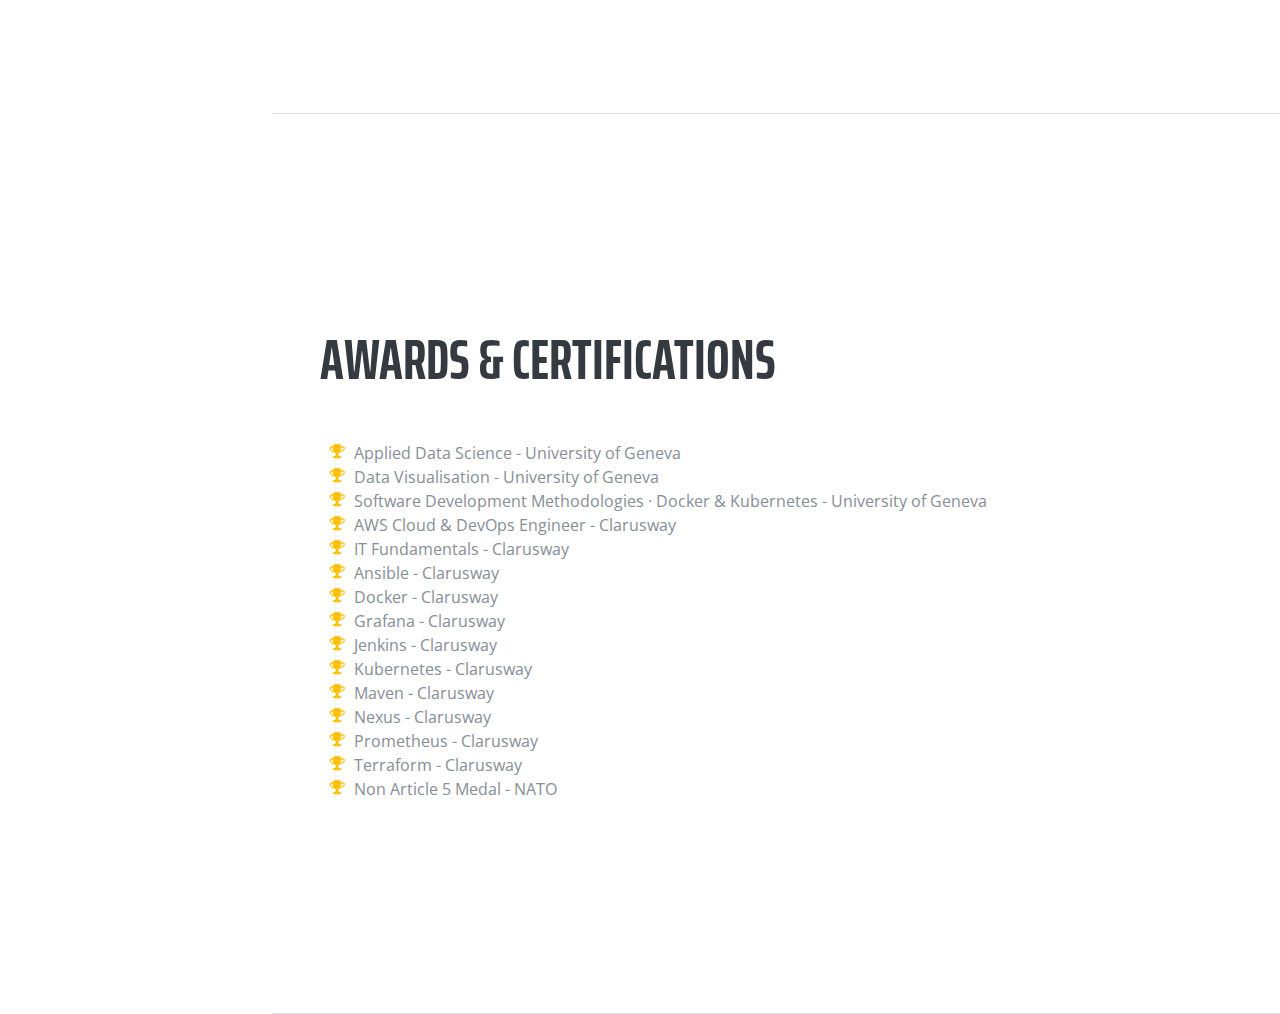
==== commit 02d7c0ea: "index file updated" ====
--- a/index.html
+++ b/index.html
@@ -1,84 +1,82 @@
 <!DOCTYPE html>
 <html lang="en">
 
-<head>
-
-  <meta charset="utf-8">
-  <meta name="viewport" content="width=device-width, initial-scale=1, shrink-to-fit=no">
-  <meta name="description" content="">
-  <meta name="author" content="">
-
-  <title>Résumé - Mehmet AVCI</title>
-
-  <!-- Bootstrap core CSS -->
-  <link href="vendor/bootstrap/css/bootstrap.min.css" rel="stylesheet">
-
-  <!-- Custom fonts for this template -->
-  <link href="https://fonts.googleapis.com/css?family=Saira+Extra+Condensed:100,200,300,400,500,600,700,800,900"
-    rel="stylesheet">
-  <link href="https://fonts.googleapis.com/css?family=Open+Sans:300,300i,400,400i,600,600i,700,700i,800,800i"
-    rel="stylesheet">
-  <link href="vendor/font-awesome/css/font-awesome.min.css" rel="stylesheet">
-  <link href="vendor/devicons/css/devicons.min.css" rel="stylesheet">
-  <link href="vendor/simple-line-icons/css/simple-line-icons.css" rel="stylesheet">
-
-  <!-- Custom styles for this template -->
-  <link href="css/resume.min.css" rel="stylesheet">
-
-</head>
-
-<body id="page-top">
-
-  <nav class="navbar navbar-expand-lg navbar-dark bg-primary fixed-top" id="sideNav">
-    <a class="navbar-brand js-scroll-trigger" href="#page-top">
-      <span class="d-block d-lg-none">About Me</span>
-      <span class="d-none d-lg-block">
-        <img class="img-fluid img-profile rounded-circle mx-auto mb-2" src="img/profile.jpg" alt="">
-      </span>
-    </a>
-    <button class="navbar-toggler" type="button" data-toggle="collapse" data-target="#navbarSupportedContent"
-      aria-controls="navbarSupportedContent" aria-expanded="false" aria-label="Toggle navigation">
-      <span class="navbar-toggler-icon"></span>
-    </button>
-    <div class="collapse navbar-collapse" id="navbarSupportedContent">
-      <ul class="navbar-nav">
-        <li class="nav-item">
-          <a class="nav-link js-scroll-trigger" href="#about">About</a>
-        </li>
-        <li class="nav-item">
-          <a class="nav-link js-scroll-trigger" href="#experience">Experience</a>
-        </li>
-        <li class="nav-item">
-          <a class="nav-link js-scroll-trigger" href="#education">Education</a>
-        </li>
-        <li class="nav-item">
-          <a class="nav-link js-scroll-trigger" href="#skills">Skills</a>
-        </li>
-        <li class="nav-item">
-          <a class="nav-link js-scroll-trigger" href="#interests">Interests</a>
-        </li>
-        <li class="nav-item">
-          <a class="nav-link js-scroll-trigger" href="#awards">Awards</a>
-        </li>
-      </ul>
-    </div>
-  </nav>
-
-  <div class="container-fluid p-0">
-
-    <section class="resume-section p-3 p-lg-5 d-flex d-column" id="about">
-      <div class="my-auto">
-        <h1 class="mb-0">Mehmet
-          <span class="text-primary">AVCI</span>
-        </h1>
-        <div class="subheading mb-5">· Geneva/Switzerland ·
-          <a href="mailto:name@email.com">needed4tools@gmail.com</a>
-        </div>
-        <p class="mb-5">I am experienced in leveraging agile frameworks to provide a robust synopsis for high level
-          overviews. Iterative approaches to corporate strategy foster collaborative thinking to further the overall
-          value proposition.</p>
-        <ul class="list-inline list-social-icons mb-0">
-          <!--<li class="list-inline-item">
+  <head>
+
+    <meta charset="utf-8">
+    <meta name="viewport" content="width=device-width, initial-scale=1, shrink-to-fit=no">
+    <meta name="description" content="">
+    <meta name="author" content="">
+
+    <title>Résumé - Mehmet AVCI</title>
+
+    <!-- Bootstrap core CSS -->
+    <link href="vendor/bootstrap/css/bootstrap.min.css" rel="stylesheet">
+
+    <!-- Custom fonts for this template -->
+    <link href="https://fonts.googleapis.com/css?family=Saira+Extra+Condensed:100,200,300,400,500,600,700,800,900" rel="stylesheet">
+    <link href="https://fonts.googleapis.com/css?family=Open+Sans:300,300i,400,400i,600,600i,700,700i,800,800i" rel="stylesheet">
+    <link href="vendor/font-awesome/css/font-awesome.min.css" rel="stylesheet">
+    <link href="vendor/devicons/css/devicons.min.css" rel="stylesheet">
+    <link href="vendor/simple-line-icons/css/simple-line-icons.css" rel="stylesheet">
+
+    <!-- Custom styles for this template -->
+    <link href="css/resume.min.css" rel="stylesheet">
+
+  </head>
+
+  <body id="page-top">
+
+    <nav class="navbar navbar-expand-lg navbar-dark bg-primary fixed-top" id="sideNav">
+      <a class="navbar-brand js-scroll-trigger" href="#page-top">
+        <span class="d-block d-lg-none">About Me</span>
+        <span class="d-none d-lg-block">
+          <img class="img-fluid img-profile rounded-circle mx-auto mb-2" src="img/profile.jpg" alt="">
+        </span>
+      </a>
+      <button class="navbar-toggler" type="button" data-toggle="collapse" data-target="#navbarSupportedContent" aria-controls="navbarSupportedContent" aria-expanded="false" aria-label="Toggle navigation">
+        <span class="navbar-toggler-icon"></span>
+      </button>
+      <div class="collapse navbar-collapse" id="navbarSupportedContent">
+        <ul class="navbar-nav">
+          <li class="nav-item">
+            <a class="nav-link js-scroll-trigger" href="#about">About</a>
+          </li>
+          <li class="nav-item">
+            <a class="nav-link js-scroll-trigger" href="#experience">Experience</a>
+          </li>
+          <li class="nav-item">
+            <a class="nav-link js-scroll-trigger" href="#education">Education</a>
+          </li>
+          <li class="nav-item">
+            <a class="nav-link js-scroll-trigger" href="#skills">Skills</a>
+          </li>
+          <li class="nav-item">
+            <a class="nav-link js-scroll-trigger" href="#interests">Interests</a>
+          </li>
+          <li class="nav-item">
+            <a class="nav-link js-scroll-trigger" href="#awards">Awards & Certifications</a>
+          </li>
+        </ul>
+      </div>
+    </nav>
+
+    <div class="container-fluid p-0">
+
+      <section class="resume-section p-3 p-lg-5 d-flex d-column" id="about">
+        <div class="my-auto">
+          <h1 class="mb-0">Mehmet
+            <span class="text-primary">AVCI</span>
+          </h1>
+          <div class="subheading mb-5">· Geneva/Switzerland ·
+            <a href="mailto:mehmet@mehmetavci.ch">mehmet@mehmetavci.ch</a>
+          </div>
+          <p class="mb-5">Welcome to my digital corner of the world!<br>
+            I'm deeply passionate about IT and have embarked on an exciting journey of continuous learning and exploration since 2018.<br>
+            My fascination with technology led me to dive into a wide array of programming languages, including <strong>Python, Linux, SQL, HTML, and CSS</strong>, laying the foundation for my diverse IT career. The pivotal point came when I immersed myself in a rigorous 9-month training program focused on <strong>AWS Cloud and DevOps Engineering</strong>. This experience opened doors to a world of possibilities. I've further honed my skills continuously, and my thirst for knowledge has led me to the <strong>University of Geneva</strong>, where I've completed various IT courses, covering <strong>Software Development Methodologies - Docker & Kubernetes, Data Visualization, and Applied Data Science</strong>.<br>
+            Equipped with a solid foundation in multiple IT disciplines and a commitment to delivering top-quality work, I'm eager to collaborate, innovate, and contribute to the ever-evolving realm of technology.</p>
+          <ul class="list-inline list-social-icons mb-0">
+            <!--<li class="list-inline-item">
               <a href="#">
                 <span class="fa-stack fa-lg">
                   <i class="fa fa-circle fa-stack-2x"></i>
@@ -94,68 +92,63 @@
                 </span>
               </a>
             </li>-->
-          <li class="list-inline-item">
-            <a href="https://www.linkedin.com/in/avci-mehmet/" target="_blank">
-              <span class="fa-stack fa-lg">
-                <i class="fa fa-circle fa-stack-2x"></i>
-                <i class="fa fa-linkedin fa-stack-1x fa-inverse"></i>
-              </span>
-            </a>
-          </li>
-          <li class="list-inline-item">
-            <a href="https://github.com/avcimehmet" target="_blank">
-              <span class="fa-stack fa-lg">
-                <i class="fa fa-circle fa-stack-2x"></i>
-                <i class="fa fa-github fa-stack-1x fa-inverse"></i>
-              </span>
-            </a>
-          </li>
-          </li>
-          <li class="list-inline-item">
-            <a href="https://mehmetavci.ch/" target="_blank">
-              <span class="fa-stack fa-lg">
-                <i class="fa fa-circle fa-stack-2x"></i>
-                <i class="fa fa-google fa-stack-1x fa-inverse"></i>
-              </span>
-            </a>
-          </li>
-        </ul>
-      </div>
-    </section>
-
-    <section class="resume-section p-3 p-lg-5 d-flex flex-column" id="experience">
-      <div class="my-auto">
-        <h2 class="mb-5">Experience</h2>
-
-        <div class="resume-item d-flex flex-column flex-md-row mb-5">
-          <div class="resume-content mr-auto">
-            <h3 class="mb-0">DevOps Engineer</h3>
-            <div class="subheading mb-3">Clarusway IT Services and IT Consulting</div>
-            <p>Feeling passionate about automation of IT processes. Have advanced experiences with many DevOps tools at
-              high demand. Feeling admiration of container and microservice technologies. At the end of the day, going
-              forward on the runway heading towards a streamlined automation.</p>
-            <p>Jenkins | Docker | Kubernetes | Maven | Nexus | Prometheus | Grafana | Rancher | Jira | Ansible |
-              Terraform | Scrum/Kanban |</p>
-          </div>
-          <div class="resume-date text-md-right">
-            <span class="text-primary">January 2022 - Present</span>
-          </div>
-        </div>
-
-        <div class="resume-item d-flex flex-column flex-md-row mb-5">
-          <div class="resume-content mr-auto">
-            <h3 class="mb-0">AWS Cloud Engineer</h3>
-            <div class="subheading mb-3">Clarusway IT Services and IT Consulting</div>
-            <p>Professional responsible for designing, implementing, and maintaining cloud computing systems, ensuring
-              their reliability, scalability, and security. Specialized in leveraging cloud technologies to optimize
-              computing resources and support business objectives.</p>
-          </div>
-          <div class="resume-date text-md-right">
-            <span class="text-primary">January 2022 - Present</span>
-          </div>
-        </div>
-
-        <!--
+            <li class="list-inline-item">
+              <a href="https://www.linkedin.com/in/avci-mehmet/" target="_blank">
+                <span class="fa-stack fa-lg">
+                  <i class="fa fa-circle fa-stack-2x"></i>
+                  <i class="fa fa-linkedin fa-stack-1x fa-inverse"></i>
+                </span>
+              </a>
+            </li>
+            <li class="list-inline-item">
+              <a href="https://github.com/avcimehmet" target="_blank">
+                <span class="fa-stack fa-lg">
+                  <i class="fa fa-circle fa-stack-2x"></i>
+                  <i class="fa fa-github fa-stack-1x fa-inverse"></i>
+                </span>
+              </a>
+            </li>
+            </li>
+            <li class="list-inline-item">
+              <a href="https://mehmetavci.ch/" target="_blank">
+                <span class="fa-stack fa-lg">
+                  <i class="fa fa-circle fa-stack-2x"></i>
+                  <i class="fa fa-google fa-stack-1x fa-inverse"></i>
+                </span>
+              </a>
+            </li>
+          </ul>
+        </div>
+      </section>
+
+      <section class="resume-section p-3 p-lg-5 d-flex flex-column" id="experience">
+        <div class="my-auto">
+          <h2 class="mb-5">Experience</h2>
+
+          <div class="resume-item d-flex flex-column flex-md-row mb-5">
+            <div class="resume-content mr-auto">
+              <h3 class="mb-0">DevOps Engineer</h3>
+              <div class="subheading mb-3">Clarusway IT Services and IT Consulting</div>
+              <p>Feeling passionate about automation of IT processes. Have advanced experiences with many DevOps tools at high demand. Feeling admiration of container and microservice technologies. At the end of the day, going forward on the runway heading towards a streamlined automation.</p>
+              <p>Jenkins | Docker | Kubernetes | Maven | Nexus | Prometheus | Grafana | Rancher | Jira | Ansible | Terraform | Scrum/Kanban |</p>
+            </div>
+            <div class="resume-date text-md-right">
+              <span class="text-primary">January 2022 - Present</span>
+            </div>
+          </div>
+
+          <div class="resume-item d-flex flex-column flex-md-row mb-5">
+            <div class="resume-content mr-auto">
+              <h3 class="mb-0">AWS Cloud Engineer</h3>
+              <div class="subheading mb-3">Clarusway IT Services and IT Consulting</div>
+              <p>Professional responsible for designing, implementing, and maintaining cloud computing systems, ensuring their reliability, scalability, and security. Specialized in leveraging cloud technologies to optimize computing resources and support business objectives.</p>
+            </div>
+            <div class="resume-date text-md-right">
+              <span class="text-primary">January 2022 - Present</span>
+            </div>
+          </div>
+
+          <!--
           <div class="resume-item d-flex flex-column flex-md-row mb-5">
             <div class="resume-content mr-auto">
               <h3 class="mb-0">Junior Web Designer</h3>
@@ -179,264 +172,266 @@
           </div>
           -->
 
-      </div>
-
-    </section>
-
-    <section class="resume-section p-3 p-lg-5 d-flex flex-column" id="education">
-      <div class="my-auto">
-        <h2 class="mb-5">Education</h2>
-
-        <div class="resume-item d-flex flex-column flex-md-row mb-5">
-          <div class="resume-content mr-auto">
-            <h3 class="mb-0">UNIVERSITY OF GENEVA</h3>
-            <div class="subheading mb-3">Data Visualization</div>
-            <div>Visualisation of data by Tableau, d3.js & Observable tools</div>
-            <!--<p>GPA: 3.23</p>-->
-          </div>
-          <div class="resume-date text-md-right">
-            <span class="text-primary">December 2022 - January 2023</span>
-          </div>
-        </div>
-
-        <div class="resume-item d-flex flex-column flex-md-row mb-5">
-          <div class="resume-content mr-auto">
-            <h3 class="mb-0">UNIVERSITY OF GENEVA</h3>
-            <div class="subheading mb-3">Docker/Kubernetes</div>
-            <div>Advanced Level Software Development Methodologies</div>
-            <!--<p>GPA: 3.23</p>-->
-          </div>
-          <div class="resume-date text-md-right">
-            <span class="text-primary">December 2022 - January 2023</span>
-          </div>
-        </div>
-
-        <div class="resume-item d-flex flex-column flex-md-row mb-5">
-          <div class="resume-content mr-auto">
-            <h3 class="mb-0">CLARUSWAY</h3>
-            <div class="subheading mb-3">AWS Cloud & DevOps Engineering</div>
-            <div>Advanced Integrated Automation & Cloud Technologies</div>
-            <!--<p>GPA: 3.23</p>-->
-          </div>
-          <div class="resume-date text-md-right">
-            <span class="text-primary">January 2022 - November 2022</span>
-          </div>
-        </div>
-
-        <div class="resume-item d-flex flex-column flex-md-row mb-5">
-          <div class="resume-content mr-auto">
-            <h3 class="mb-0">Turkish National Defence University, Istanbul/Turkey</h3>
-            <div class="subheading mb-3">Masters degree</div>
-            <div>National and International Security Strategies Management and Leadership</div>
-            <!--<p>GPA: 3.56</p>-->
-          </div>
-          <div class="resume-date text-md-right">
-            <span class="text-primary">July 2013 - July 2015</span>
-          </div>
-        </div>
-
-        <div class="resume-item d-flex flex-column flex-md-row mb-5">
-          <div class="resume-content mr-auto">
-            <h3 class="mb-0">Beykent University, Istanbul/Turkey</h3>
-            <div class="subheading mb-3">Masters degree</div>
-            <div>Master of Business Administration</div>
-            <!--<p>GPA: 3.56</p>-->
-          </div>
-          <div class="resume-date text-md-right">
-            <span class="text-primary">July 2013 - July 2015</span>
-          </div>
-        </div>
-
-        <div class="resume-item d-flex flex-column flex-md-row">
-          <div class="resume-content mr-auto">
-            <h3 class="mb-0">National Defence University, Ankara/Turkey</h3>
-            <div class="subheading mb-3">Bachelors degree</div>
-            <div>Systems Engineering</div>
-            <!--<p>GPA: 3.56</p>-->
-          </div>
-          <div class="resume-date text-md-right">
-            <span class="text-primary">July 2013 - July 2015</span>
-          </div>
-        </div>
-
-      </div>
-    </section>
-
-    <section class="resume-section p-3 p-lg-5 d-flex flex-column" id="skills">
-      <div class="my-auto">
-        <h2 class="mb-5">Skills</h2>
-
-        <div class="subheading mb-3">Programming Languages &amp; Tools</div>
-        <ul class="list-inline list-icons">
-          <li class="list-inline-item">
-            <i class="devicons devicons-python"></i>
-          </li>
-          <li class="list-inline-item">
-            <i class="devicons devicons-mysql"></i>
-          </li>
-          <li class="list-inline-item">
-            <i class="devicons devicons-sqllite"></i>
-          </li>
-          <li class="list-inline-item">
-            <i class="devicons devicons-postgresql"></i>
-          </li>
-          <li class="list-inline-item">
-            <i class="devicons devicons-html5"></i>
-          </li>
-          <li class="list-inline-item">
-            <i class="devicons devicons-css3"></i>
-          </li>
-          <li class="list-inline-item">
-            <i class="devicons devicons-linux"></i>
-          </li>
-          <li class="list-inline-item">
-            <i class="devicons devicons-github_badge"></i>
-          </li>
-          <li class="list-inline-item">
-            <i class="devicons devicons-aws"></i>
-          </li>
-          <li class="list-inline-item">
-            <i class="devicons devicons-jenkins"></i>
-          </li>
-          <li class="list-inline-item">
-            <i class="devicons devicons-docker"></i>
-          </li>
-          <li class="list-inline-item">
-            <i class="devicons devicons-jira"></i>
-          </li>
-          <li class="list-inline-item">
-            <i class="devicons devicons-scrum"></i>
-          </li>
-          <li class="list-inline-item">
-            <i class="devicons devicons-nginx"></i>
-          </li>
-          <li class="list-inline-item">
-            <i class="devicons devicons-atlassian"></i>
-          </li>
-          <li class="list-inline-item">
-            <i class="devicons devicons-mongodb"></i>
-          </li>
-        </ul>
-
-        <div class="subheading mb-3">Workflow</div>
-        <ul class="fa-ul mb-0">
-          <li>
-            <i class="fa-li fa fa-check"></i>
-            Collaborate with development team to understand software requirements.
-          </li>
-          <li>
-            <i class="fa-li fa fa-check"></i>
-            Design and implement automation tools for building, testing, and deployment.
-          </li>
-          <li>
-            <i class="fa-li fa fa-check"></i>
-            Set up and maintain continuous integration and continuous delivery pipelines.
-          </li>
-          <li>
-            <i class="fa-li fa fa-check"></i>
-            Monitor and resolve issues related to production infrastructure.
-          </li>
-          <li>
-            <i class="fa-li fa fa-check"></i>
-            Perform regular system maintenance and upgrades.
-          </li>
-          <li>
-            <i class="fa-li fa fa-check"></i>
-            Implement security measures to ensure the protection of systems and data.
-          </li>
-          <li>
-            <i class="fa-li fa fa-check"></i>
-            Participate in code reviews and contribute to development of infrastructure as code.
-          </li>
-          <li>
-            <i class="fa-li fa fa-check"></i>
-            Continuously measure and optimize the performance and availability of systems.
-          </li>
-        </ul>
-      </div>
-    </section>
-
-    <section class="resume-section p-3 p-lg-5 d-flex flex-column" id="interests">
-      <div class="my-auto">
-        <h2 class="mb-5">Interests</h2>
-        <p>Participating in technology communities or attend meetups. Staying up-to-date with new technologies and
-          industry trends. Developing personal projects related to automation or infrastructure. Mentoring others in the
-          field of DevOps. Continuously learning and improving skills through online courses or certifications.</p>
-        <p class="mb-0">Caring about social relations very much. The ideal business culture to me is not only strugling
-          to achieve the objectives with your colleagues all day but also the friendly meetings and activities you have
-          with them.</p>
-      </div>
-    </section>
-
-    <section class="resume-section p-3 p-lg-5 d-flex flex-column" id="awards">
-      <div class="my-auto">
-        <h2 class="mb-5">Awards &amp; Certifications</h2>
-        <ul class="fa-ul mb-0">
-          <li>
-            <i class="fa-li fa fa-trophy text-warning"></i>
-            AWS Cloud Engineer - Clarusway Certification
-          </li>
-          <li>
-            <i class="fa-li fa fa-trophy text-warning"></i>
-            IT Fundamentals - Clarusway Certification
-          </li>
-          <li>
-            <i class="fa-li fa fa-trophy text-warning"></i>
-            Ansible - Clarusway Certification
-          </li>
-          <li>
-            <i class="fa-li fa fa-trophy text-warning"></i>
-            Docker - Clarusway Certification
-          </li>
-          <li>
-            <i class="fa-li fa fa-trophy text-warning"></i>
-            Grafana - Clarusway Certification
-          </li>
-          <li>
-          <li>
-            <i class="fa-li fa fa-trophy text-warning"></i>
-            Jenkins - Clarusway Certification
-          </li>
-          <li>
-            <i class="fa-li fa fa-trophy text-warning"></i>
-            Kubernetes - Clarusway Certification
-          </li>
-          <li>
-            <i class="fa-li fa fa-trophy text-warning"></i>
-            Maven - Clarusway Certification
-          </li>
-          <li>
-            <i class="fa-li fa fa-trophy text-warning"></i>
-            Nexus - Clarusway Certification
-          </li>
-          <li>
-            <i class="fa-li fa fa-trophy text-warning"></i>
-            Prometheus - Clarusway Certification
-          </li>
-          <li>
-            <i class="fa-li fa fa-trophy text-warning"></i>
-            Terraform - Clarusway Certification
-          </li>
-          <li>
-            <i class="fa-li fa fa-trophy text-warning"></i>
-            NATO Non Article 5 Medal
-          </li>
-        </ul>
-      </div>
-    </section>
-
-  </div>
-
-  <!-- Bootstrap core JavaScript -->
-  <script src="vendor/jquery/jquery.min.js"></script>
-  <script src="vendor/bootstrap/js/bootstrap.bundle.min.js"></script>
-
-  <!-- Plugin JavaScript -->
-  <script src="vendor/jquery-easing/jquery.easing.min.js"></script>
-
-  <!-- Custom scripts for this template -->
-  <script src="js/resume.min.js"></script>
-
-</body>
-
-</html>+        </div>
+
+      </section>
+
+      <section class="resume-section p-3 p-lg-5 d-flex flex-column" id="education">
+        <div class="my-auto">
+          <h2 class="mb-5">Education</h2>
+
+          <div class="resume-item d-flex flex-column flex-md-row mb-5">
+            <div class="resume-content mr-auto">
+              <h3 class="mb-0">University of Geneva</h3>
+              <div class="subheading mb-3">Applied Data Science</div>
+              <div>Data Science, Machine Learning and Artificial Intelligence concepts. </div>
+              <div>Identifying the different stages of machine learning pipelines</div>
+              <!--<p>GPA: 3.23</p>-->
+            </div>
+            <div class="resume-date text-md-right">
+              <span class="text-primary">September 2023</span>
+            </div>
+          </div>
+
+          <div class="resume-item d-flex flex-column flex-md-row mb-5">
+            <div class="resume-content mr-auto">
+              <h3 class="mb-0">University of Geneva</h3>
+              <div class="subheading mb-3">Data Visualisation</div>
+              <div>Using open source and tableau tools to visualize, explore and communicate data</div>
+              <!--<p>GPA: 3.23</p>-->
+            </div>
+            <div class="resume-date text-md-right">
+              <span class="text-primary">June 2023</span>
+            </div>
+          </div>
+
+          <div class="resume-item d-flex flex-column flex-md-row mb-5">
+            <div class="resume-content mr-auto">
+              <h3 class="mb-0">University of Geneva</h3>
+              <div class="subheading mb-3">Software Development Methodologies · Docker & Kubernetes</div>
+              <div>API & Concepts, Exposing Applications, Configuration & Persistence, Deployment, Scheduling & Life Cycle,<br>
+              Packaging Applications, Lightweight K8s, Observability, Security</div>
+              <!--<p>GPA: 3.23</p>-->
+            </div>
+            <div class="resume-date text-md-right">
+              <span class="text-primary">December 2022 - January 2023</span>
+            </div>
+          </div>
+
+          <div class="resume-item d-flex flex-column flex-md-row mb-5">
+            <div class="resume-content mr-auto">
+              <h3 class="mb-0">CLARUSWAY</h3>
+              <div class="subheading mb-3">AWS Cloud & DevOps Engineering</div>
+              <div>Advanced Integrated Automation & Cloud Technologies</div>
+              <!--<p>GPA: 3.23</p>-->
+            </div>
+            <div class="resume-date text-md-right">
+              <span class="text-primary">January 2022 - November 2022</span>
+            </div>
+          </div>
+
+          <div class="resume-item d-flex flex-column flex-md-row mb-5">
+            <div class="resume-content mr-auto">
+              <h3 class="mb-0">Turkish National Defence University, Istanbul/Turkey</h3>
+              <div class="subheading mb-3">Masters degree</div>
+              <div>National and International Security Strategies Management and Leadership</div>
+              <!--<p>GPA: 3.56</p>-->
+            </div>
+            <div class="resume-date text-md-right">
+              <span class="text-primary">July 2013 - July 2015</span>
+            </div>
+          </div>
+
+          <div class="resume-item d-flex flex-column flex-md-row mb-5">
+            <div class="resume-content mr-auto">
+              <h3 class="mb-0">Beykent University, Istanbul/Turkey</h3>
+              <div class="subheading mb-3">Masters degree</div>
+              <div>Master of Business Administration</div>
+              <!--<p>GPA: 3.56</p>-->
+            </div>
+            <div class="resume-date text-md-right">
+              <span class="text-primary">July 2013 - July 2015</span>
+            </div>
+          </div>
+          
+          <div class="resume-item d-flex flex-column flex-md-row">
+            <div class="resume-content mr-auto">
+              <h3 class="mb-0">National Defence University, Ankara/Turkey</h3>
+              <div class="subheading mb-3">Bachelors degree</div>
+              <div>Systems Engineering</div>
+              <!--<p>GPA: 3.56</p>-->
+            </div>
+            <div class="resume-date text-md-right">
+              <span class="text-primary">July 2013 - July 2015</span>
+            </div>
+          </div>
+
+        </div>
+      </section>
+
+      <section class="resume-section p-3 p-lg-5 d-flex flex-column" id="skills">
+        <div class="my-auto">
+          <h2 class="mb-5">Skills</h2>
+
+          <div class="subheading mb-3">Programming Languages &amp; Tools</div>
+          <ul class="list-inline list-icons">
+            <li class="list-inline-item">
+              <i class="devicons devicons-python"></i>
+            </li>
+            <li class="list-inline-item">
+              <i class="devicons devicons-mysql"></i>
+            </li>
+            <li class="list-inline-item">
+              <i class="devicons devicons-sqllite"></i>
+            </li>
+            <li class="list-inline-item">
+              <i class="devicons devicons-postgresql"></i>
+            </li>
+            <li class="list-inline-item">
+              <i class="devicons devicons-html5"></i>
+            </li>
+            <li class="list-inline-item">
+              <i class="devicons devicons-css3"></i>
+            </li>
+            <li class="list-inline-item">
+              <i class="devicons devicons-linux"></i>
+            </li>
+            <li class="list-inline-item">
+              <i class="devicons devicons-github_badge"></i>
+            </li>
+            <li class="list-inline-item">
+              <i class="devicons devicons-aws"></i>
+            </li>
+            <li class="list-inline-item">
+              <i class="devicons devicons-jenkins"></i>
+            </li>
+            <li class="list-inline-item">
+              <i class="devicons devicons-docker"></i>
+            </li>
+            <li class="list-inline-item">
+              <i class="devicons devicons-jira"></i>
+            </li>
+            <li class="list-inline-item">
+              <i class="devicons devicons-scrum"></i>
+            </li>
+            <li class="list-inline-item">
+              <i class="devicons devicons-nginx"></i>
+            </li>
+            <li class="list-inline-item">
+              <i class="devicons devicons-atlassian"></i>
+            </li>
+            <li class="list-inline-item">
+              <i class="devicons devicons-mongodb"></i>
+            </li>
+          </ul>
+
+          <div class="subheading mb-3">Workflow</div>
+          <ul class="fa-ul mb-0">
+            <li>
+              <i class="fa-li fa fa-check"></i>
+              Collaborate with development team to understand software requirements.</li>
+            <li>
+              <i class="fa-li fa fa-check"></i>
+              Design and implement automation tools for building, testing, and deployment.</li>
+            <li>
+              <i class="fa-li fa fa-check"></i>
+              Set up and maintain continuous integration and continuous delivery pipelines.</li>
+            <li>
+              <i class="fa-li fa fa-check"></i>
+              Monitor and resolve issues related to production infrastructure.</li>
+            <li>
+              <i class="fa-li fa fa-check"></i>
+              Perform regular system maintenance and upgrades.</li>
+            <li>
+              <i class="fa-li fa fa-check"></i>
+              Implement security measures to ensure the protection of systems and data.</li>
+            <li>
+              <i class="fa-li fa fa-check"></i>
+              Participate in code reviews and contribute to development of infrastructure as code.</li>
+            <li>
+              <i class="fa-li fa fa-check"></i>
+              Continuously measure and optimize the performance and availability of systems.</li>
+          </ul>
+        </div>
+      </section>
+
+      <section class="resume-section p-3 p-lg-5 d-flex flex-column" id="interests">
+        <div class="my-auto">
+          <h2 class="mb-5">Interests</h2>
+          <p>Participating in technology communities or attend meetups. Staying up-to-date with new technologies and industry trends. Developing personal projects related to automation or infrastructure. Mentoring others in the field of DevOps. Continuously learning and improving skills through online courses or certifications.</p>
+          <p class="mb-0">Caring about social relations very much. The ideal business culture to me is not only strugling to achieve the objectives with your colleagues all day but also the friendly meetings and activities you have with them.</p>
+        </div>
+      </section>
+
+      <section class="resume-section p-3 p-lg-5 d-flex flex-column" id="awards">
+        <div class="my-auto">
+          <h2 class="mb-5">Awards &amp; Certifications</h2>
+          <ul class="fa-ul mb-0">
+            <li>
+              <i class="fa-li fa fa-trophy text-warning"></i>
+              Applied Data Science - University of Geneva</li>
+            <li>
+            <li>
+              <i class="fa-li fa fa-trophy text-warning"></i>
+              Data Visualisation - University of Geneva</li>
+            <li>
+            <li>
+              <i class="fa-li fa fa-trophy text-warning"></i>
+              Software Development Methodologies · Docker & Kubernetes - University of Geneva</li>
+            <li>
+            <li>
+              <i class="fa-li fa fa-trophy text-warning"></i>
+              AWS Cloud & DevOps Engineer - Clarusway</li>
+            <li>
+              <i class="fa-li fa fa-trophy text-warning"></i>
+              IT Fundamentals - Clarusway</li>
+            <li>
+              <i class="fa-li fa fa-trophy text-warning"></i>
+              Ansible - Clarusway</li>
+            <li>
+              <i class="fa-li fa fa-trophy text-warning"></i>
+              Docker - Clarusway</li>
+            <li>
+              <i class="fa-li fa fa-trophy text-warning"></i>
+              Grafana - Clarusway</li>
+            <li>
+            <li>
+              <i class="fa-li fa fa-trophy text-warning"></i>
+              Jenkins - Clarusway</li>
+            <li>
+              <i class="fa-li fa fa-trophy text-warning"></i>
+              Kubernetes - Clarusway</li>
+            <li>
+              <i class="fa-li fa fa-trophy text-warning"></i>
+              Maven - Clarusway</li>
+            <li>
+              <i class="fa-li fa fa-trophy text-warning"></i>
+              Nexus - Clarusway</li>
+            <li>
+              <i class="fa-li fa fa-trophy text-warning"></i>
+              Prometheus - Clarusway</li>
+            <li>
+              <i class="fa-li fa fa-trophy text-warning"></i>
+              Terraform - Clarusway</li>
+            <li>
+              <i class="fa-li fa fa-trophy text-warning"></i>
+              Non Article 5 Medal - NATO</li>
+          </ul>
+        </div>
+      </section>
+
+    </div>
+
+    <!-- Bootstrap core JavaScript -->
+    <script src="vendor/jquery/jquery.min.js"></script>
+    <script src="vendor/bootstrap/js/bootstrap.bundle.min.js"></script>
+
+    <!-- Plugin JavaScript -->
+    <script src="vendor/jquery-easing/jquery.easing.min.js"></script>
+
+    <!-- Custom scripts for this template -->
+    <script src="js/resume.min.js"></script>
+
+  </body>
+
+</html>
